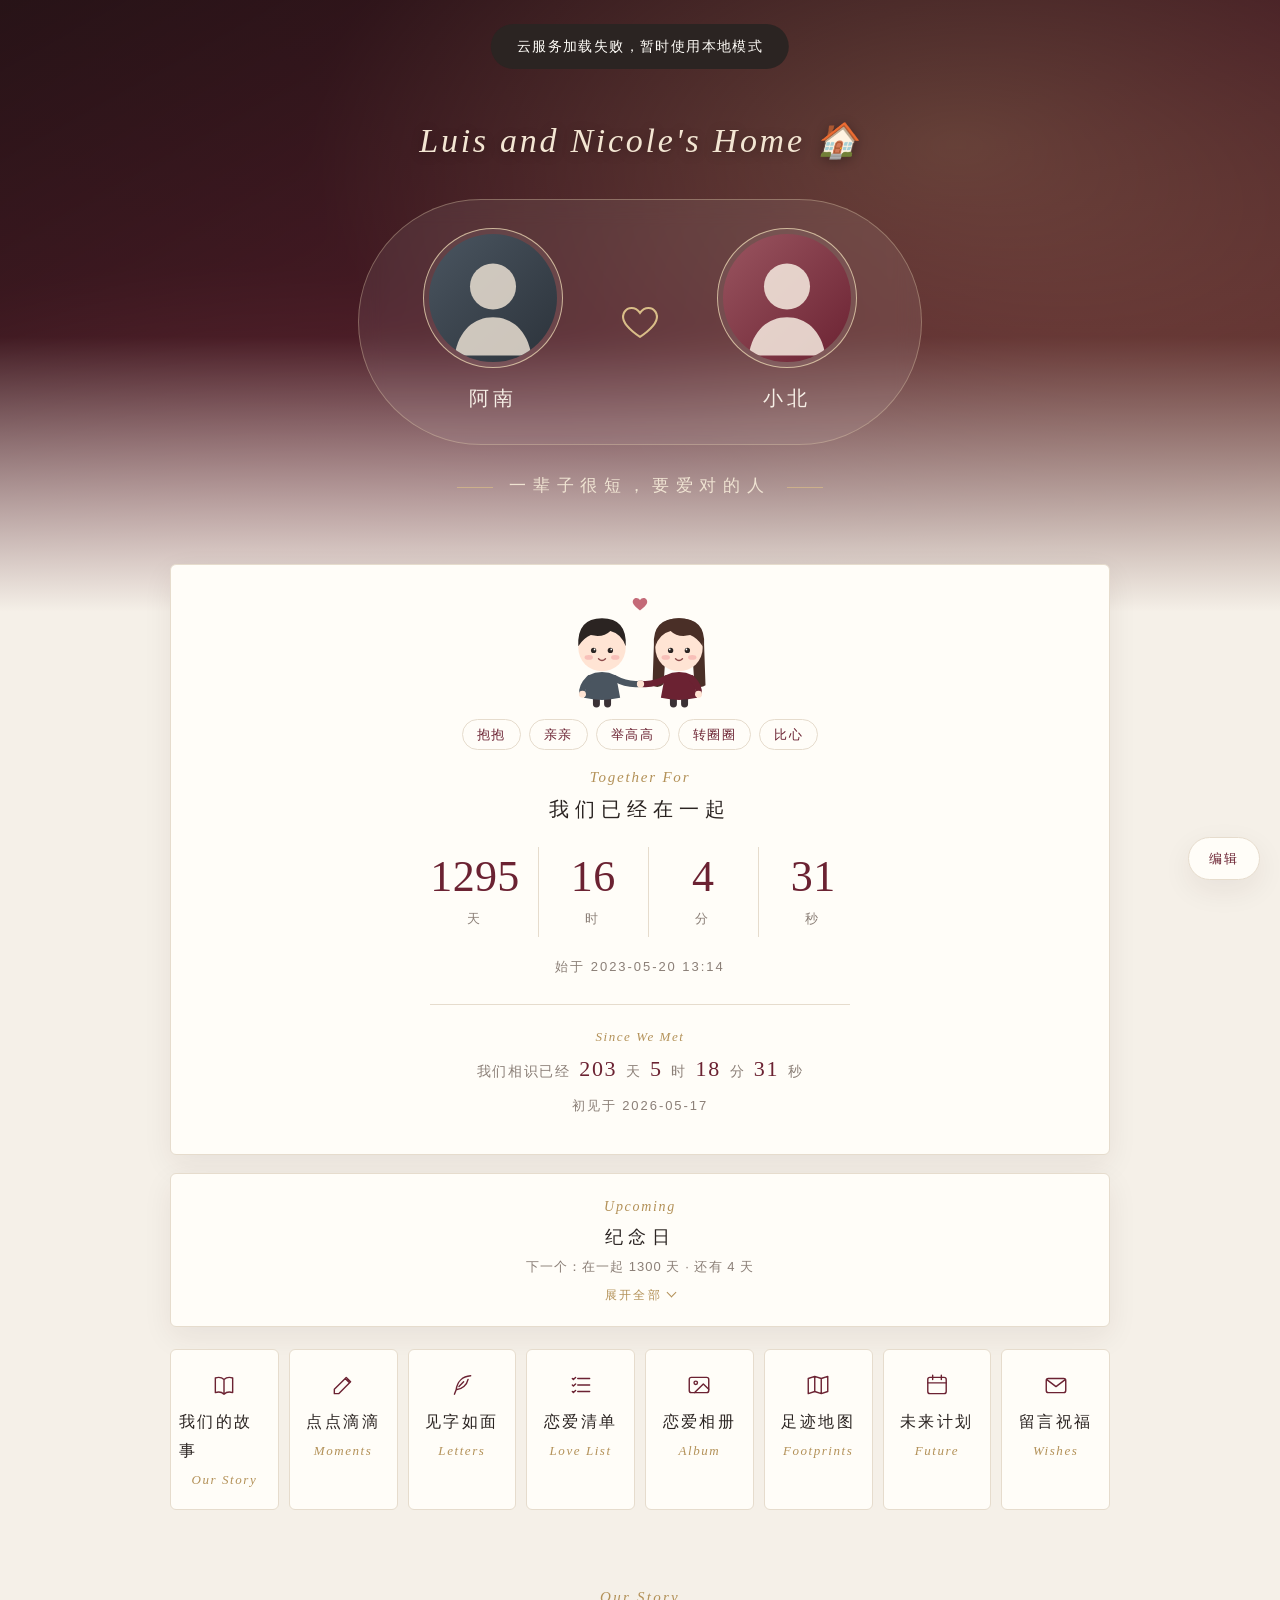
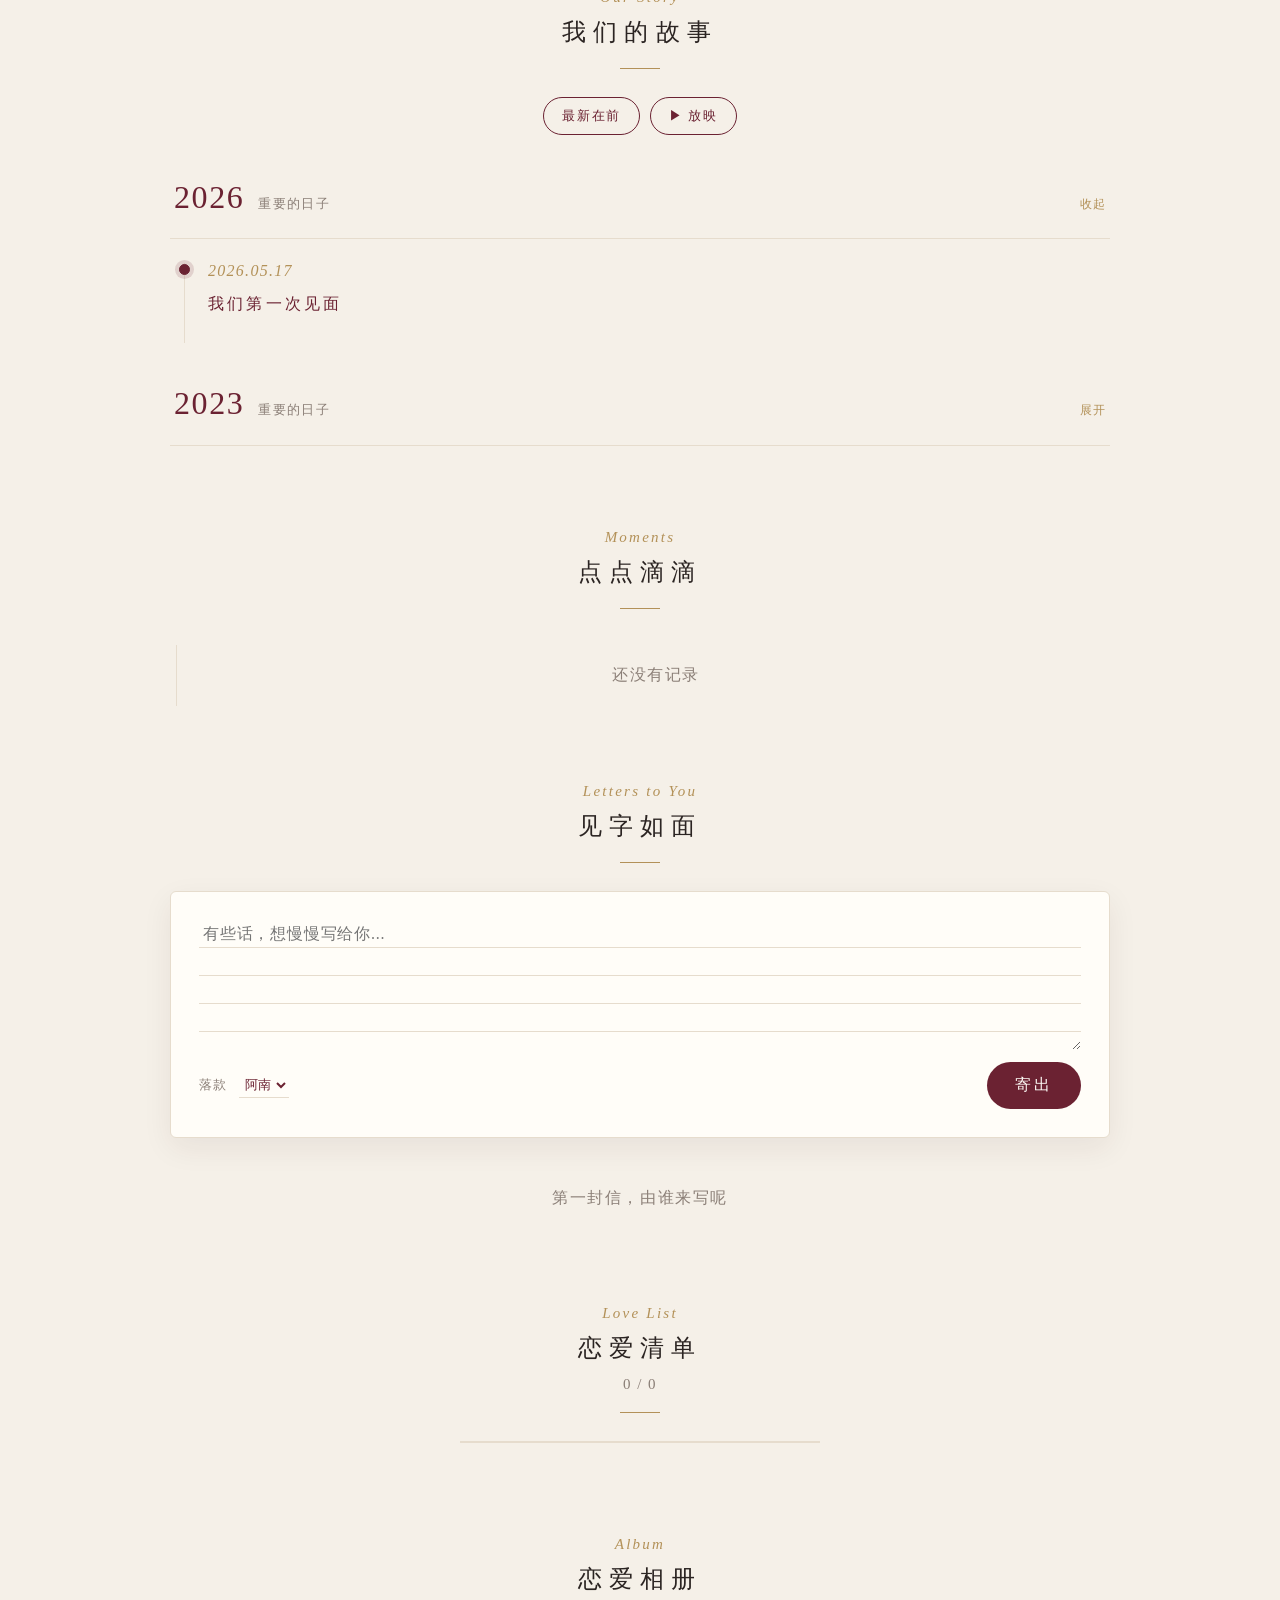
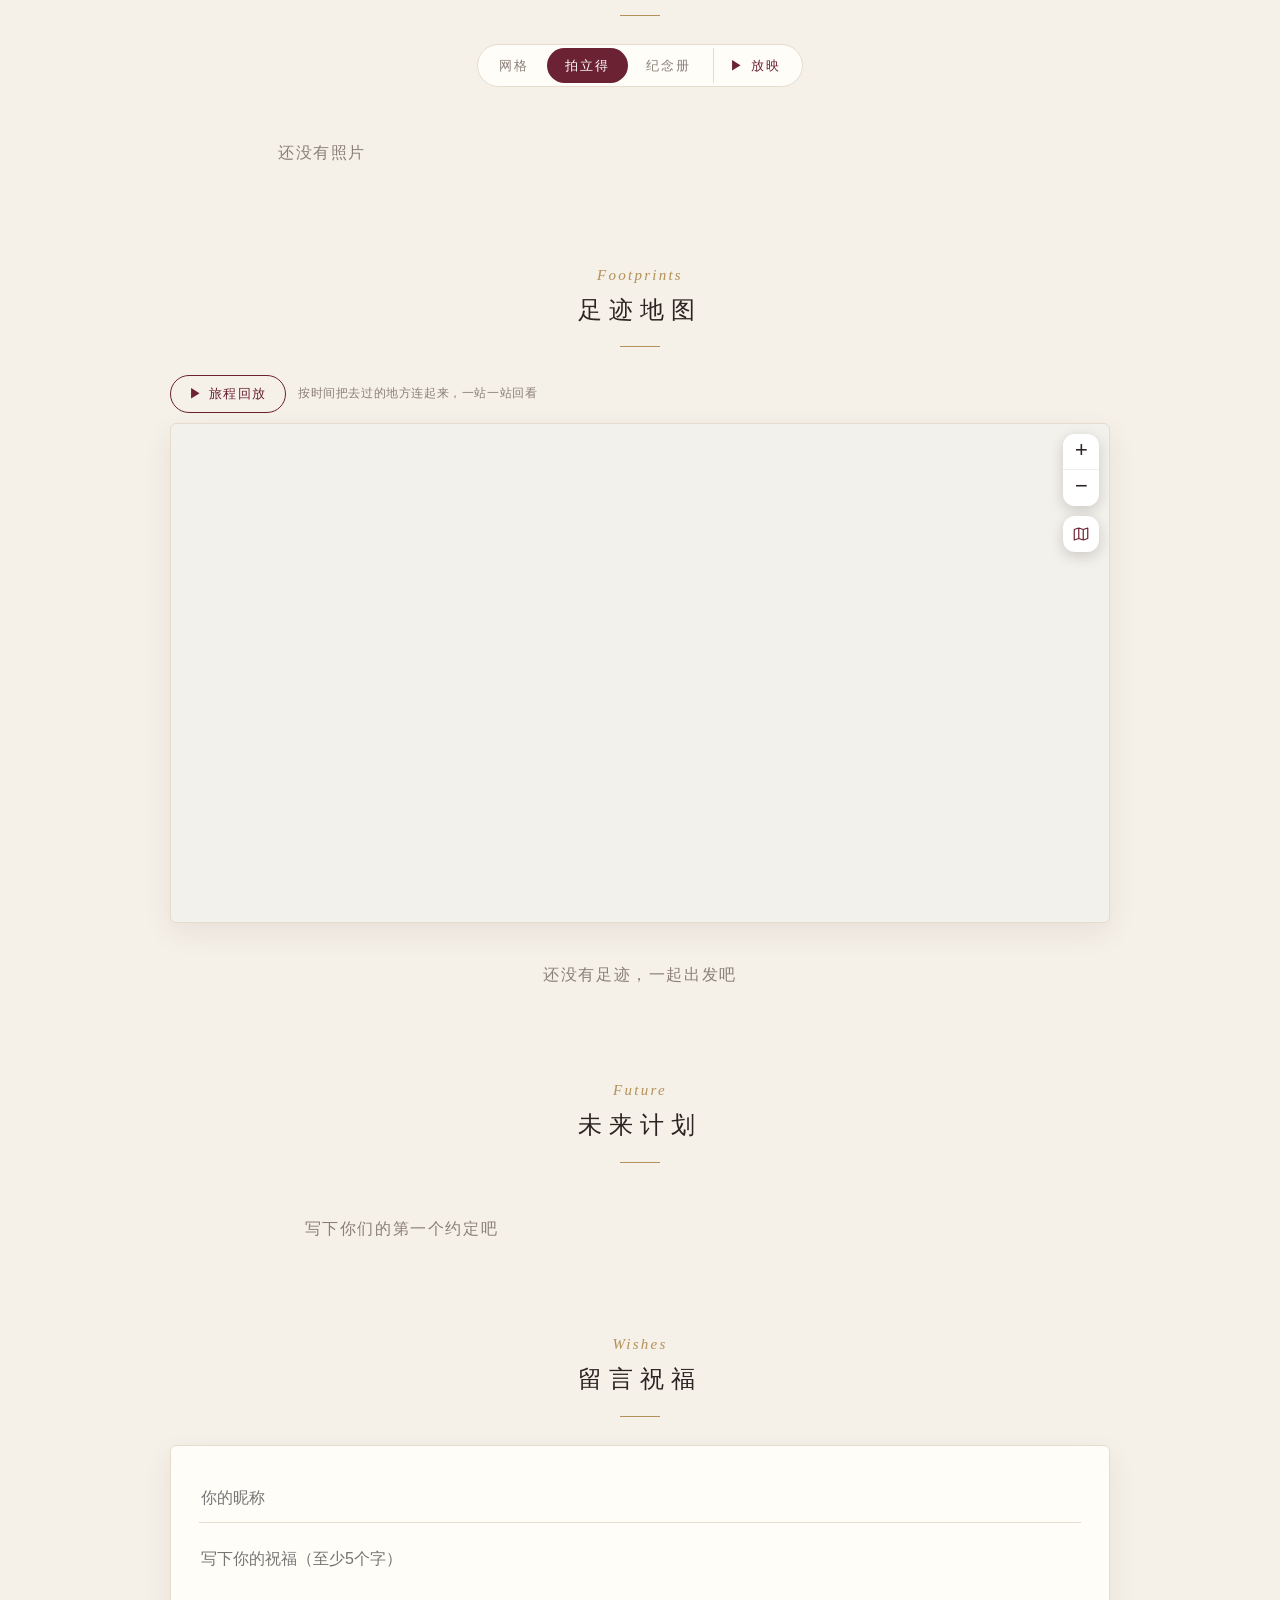
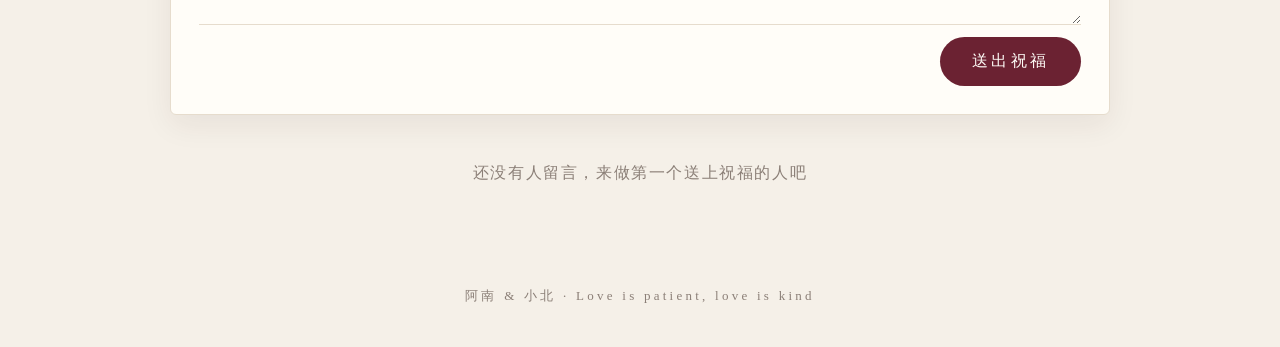
==== index.html @ 860cd74d "deploy 2026-11-05 20:42" ====
<!DOCTYPE html>
<html lang="zh-CN">
<head>
  <meta charset="UTF-8" />
  <meta name="viewport" content="width=device-width, initial-scale=1.0, viewport-fit=cover" />
  <title>Luis and Nicole's Home 🏠</title>
  <link rel="manifest" href="manifest.webmanifest" />
  <link rel="icon" type="image/png" href="images/favicon.png" />
  <link rel="apple-touch-icon" href="images/apple-touch-icon.png" />
  <meta name="theme-color" content="#4a1520" />
  <meta name="apple-mobile-web-app-capable" content="yes" />
  <meta name="mobile-web-app-capable" content="yes" />
  <meta name="apple-mobile-web-app-status-bar-style" content="black-translucent" />
  <meta name="apple-mobile-web-app-title" content="Our Home" />
  <link rel="stylesheet" href="leaflet.css" />
  <link rel="stylesheet" href="style.css" />
</head>
<body>
  <canvas id="hearts"></canvas>

  <svg width="0" height="0" style="position:absolute">
    <symbol id="i-heart" viewBox="0 0 24 24"><path d="M12 20.5s-7.5-4.6-9.3-9.4C1.4 7.6 3.7 4 7.2 4c2 0 3.6 1.1 4.8 2.8C13.2 5.1 14.8 4 16.8 4c3.5 0 5.8 3.6 4.5 7.1-1.8 4.8-9.3 9.4-9.3 9.4z"/></symbol>
    <symbol id="i-pen" viewBox="0 0 24 24"><path d="M4 20h4L19 9l-4-4L4 16v4zM14 6l4 4"/></symbol>
    <symbol id="i-list" viewBox="0 0 24 24"><path d="M9 6h11M9 12h11M9 18h11M4 6l1 1 2-2M4 12l1 1 2-2M4 18l1 1 2-2"/></symbol>
    <symbol id="i-photo" viewBox="0 0 24 24"><rect x="3" y="5" width="18" height="14" rx="2"/><circle cx="9" cy="10" r="1.6"/><path d="M21 16l-5-5-8 8"/></symbol>
    <symbol id="i-plan" viewBox="0 0 24 24"><rect x="3.5" y="5" width="17" height="15" rx="2"/><path d="M3.5 10h17M8 3v4M16 3v4"/></symbol>
    <symbol id="i-map" viewBox="0 0 24 24"><path d="M9 4L3 6v14l6-2 6 2 6-2V4l-6 2-6-2zM9 4v14M15 6v14"/></symbol>
    <symbol id="i-story" viewBox="0 0 24 24"><path d="M4 5.5C7 4.5 10 5 12 7c2-2 5-2.5 8-1.500V19c-3-1-6-.5-8 1.500C10 18.500 7 18 4 19V5.500zM12 7v13.500"/></symbol>
    <symbol id="i-quill" viewBox="0 0 24 24"><path d="M20 3.5C12.5 4 7.6 9 6.6 16.4L5 20.5M6.6 16.4c5.4-.4 9.9-4.3 11-9.6M9.2 13.3l4.3-4.3"/></symbol>
    <symbol id="i-letter" viewBox="0 0 24 24"><rect x="3" y="6" width="18" height="13" rx="2"/><path d="M3.5 7l8.5 6.5L20.5 7"/></symbol>
  </svg>

  <header class="hero" id="hero">
    <div class="hero-bg" id="heroBg"></div>
    <div class="hero-mask"></div>
    <h1 class="site-name" id="siteName"></h1>
    <div class="couple glass">
      <div class="person">
        <img id="boyAvatar" alt="" />
        <span id="boyName"></span>
      </div>
      <svg class="beat"><use href="#i-heart" /></svg>
      <div class="person">
        <img id="girlAvatar" alt="" />
        <span id="girlName"></span>
      </div>
    </div>
    <p class="slogan" id="slogan"></p>
  </header>

  <main>
    <section class="timer card fade">
      <div class="chibi" id="chibi">
        <div class="chibi-bubble" id="chibiBubble"><p></p><small></small></div>
        <div class="chibi-stage" id="chibiStage"></div>
        <div class="chibi-acts">
          <button type="button" data-act="hug">抱抱</button>
          <button type="button" data-act="kiss">亲亲</button>
          <button type="button" data-act="lift">举高高</button>
          <button type="button" data-act="spin">转圈圈</button>
          <button type="button" data-act="heart">比心</button>
        </div>
      </div>
      <p class="eyebrow">Together For</p>
      <h2>我们已经在一起</h2>
      <div class="counter">
        <div><b id="d">0</b><small>天</small></div>
        <div><b id="h">0</b><small>时</small></div>
        <div><b id="m">0</b><small>分</small></div>
        <div><b id="s">0</b><small>秒</small></div>
      </div>
      <p class="since" id="since"></p>
      <div class="met" id="met" hidden>
        <p class="eyebrow">Since We Met</p>
        <p class="met-line">我们相识已经 <b id="metd">0</b> 天 <b id="meth">0</b> 时 <b id="metm">0</b> 分 <b id="mets">0</b> 秒</p>
        <p class="since" id="metSince"></p>
      </div>
    </section>

    <section class="anniv card fade" id="anniv">
      <button type="button" class="anniv-head" id="annivToggle" aria-expanded="false">
        <span class="eyebrow">Upcoming</span>
        <span class="anniv-title">纪念日</span>
        <span class="anniv-next" id="annivNext"></span>
        <span class="chev">展开全部</span>
      </button>
      <p class="anniv-today" id="annivToday" hidden></p>
      <div class="anniv-body"><ul class="anniv-list" id="annivList"></ul></div>
    </section>

    <nav class="nav fade">
      <a href="#story" class="nav-card"><svg><use href="#i-story" /></svg>我们的故事<small>Our Story</small></a>
      <a href="#moments" class="nav-card"><svg><use href="#i-pen" /></svg>点点滴滴<small>Moments</small></a>
      <a href="#notes" class="nav-card"><svg><use href="#i-quill" /></svg>见字如面<small>Letters</small></a>
      <a href="#list" class="nav-card"><svg><use href="#i-list" /></svg>恋爱清单<small>Love List</small></a>
      <a href="#album" class="nav-card"><svg><use href="#i-photo" /></svg>恋爱相册<small>Album</small></a>
      <a href="#footprints" class="nav-card"><svg><use href="#i-map" /></svg>足迹地图<small>Footprints</small></a>
      <a href="#plans" class="nav-card"><svg><use href="#i-plan" /></svg>未来计划<small>Future</small></a>
      <a href="#messages" class="nav-card"><svg><use href="#i-letter" /></svg>留言祝福<small>Wishes</small></a>
    </nav>

    <section id="story" class="page fade">
      <h2 class="title"><small>Our Story</small>我们的故事 <em id="storyCount"></em></h2>
      <div class="story-tools">
        <button type="button" id="storyOrder">最新在前</button>
        <button type="button" id="storyShow">▶ 放映</button>
      </div>
      <div class="story" id="storyBox"></div>
    </section>

    <section id="moments" class="page fade">
      <h2 class="title"><small>Moments</small>点点滴滴</h2>
      <form class="card edit-form edit-only" id="momentForm">
        <input type="date" id="momentDate" required />
        <textarea id="momentText" maxlength="1000" placeholder="今天发生了什么..." required></textarea>
        <label class="file">添加图片（可选）<input type="file" id="momentImage" accept="image/*" /></label>
        <button type="submit">记下来</button>
      </form>
      <div class="timeline" id="timeline"></div>
    </section>

    <section id="notes" class="page fade">
      <h2 class="title"><small>Letters to You</small>见字如面 <em id="noteCount"></em></h2>
      <div id="noteBox"></div>
    </section>
    <section id="list" class="page fade">
      <h2 class="title"><small>Love List</small>恋爱清单 <em id="listProgress"></em></h2>
      <div class="progress"><i id="listBar"></i></div>
      <form class="card edit-form edit-only inline-form" id="todoForm">
        <input id="todoTitle" maxlength="40" placeholder="想一起做的事，比如：一起看一次日出" required />
        <button type="submit">添加</button>
      </form>
      <p class="hint edit-only">编辑模式下点击清单项可以切换完成状态</p>
      <ul class="love-list" id="loveList"></ul>
    </section>

    <section id="album" class="page fade">
      <h2 class="title"><small>Album</small>恋爱相册</h2>
      <form class="card edit-form edit-only" id="photoForm">
        <label class="file">选择照片（可多选）<input type="file" id="photoFiles" accept="image/*" multiple required /></label>
        <input id="photoCaption" maxlength="40" placeholder="照片描述（可选）" />
        <div class="place-picker" id="photoPlacePicker">
          <div class="pick-row">
            <input id="photoPlace" maxlength="30" autocomplete="off" placeholder="地点（可选），输入后点搜索选一个" />
            <button type="button" class="pick-search">搜索</button>
          </div>
          <ul class="pick-list" hidden></ul>
        </div>
        <label class="field-label">拍摄日期（可选，不填就按上传日期排序）<input type="date" id="photoDate" /></label>
        <input id="photoNote" maxlength="120" placeholder="写在照片背面的话（可选，拍立得模式翻面可见）" />
        <button type="submit">上传到相册</button>
      </form>
      <div class="album-views" id="albumViews">
        <button type="button" data-view="grid">网格</button>
        <button type="button" data-view="polaroid">拍立得</button>
        <button type="button" data-view="book">纪念册</button>
        <button type="button" id="albumShow" class="show-btn">▶ 放映</button>
      </div>
      <div class="gallery" id="gallery"></div>
      <div class="book-wrap" id="bookWrap" hidden>
        <div class="book-stage" id="bookStage"></div>
        <div class="book-nav">
          <button type="button" id="bookPrev">‹ 上一页</button>
          <span id="bookPage"></span>
          <button type="button" id="bookNext">下一页 ›</button>
        </div>
      </div>
    </section>

    <section id="footprints" class="page fade">
      <h2 class="title"><small>Footprints</small>足迹地图 <em id="placeCount"></em></h2>
      <form class="card edit-form edit-only" id="placeForm">
        <div class="place-picker" id="placeNamePicker">
          <div class="pick-row">
            <input id="placeName" maxlength="30" autocomplete="off" placeholder="地点，比如：杭州西湖" required />
            <button type="button" class="pick-search">搜索</button>
          </div>
          <ul class="pick-list" hidden></ul>
        </div>
        <input type="date" id="placeDate" />
        <textarea id="placeNote" maxlength="300" placeholder="那次的故事（可选）"></textarea>
        <label class="file">照片（可选，可多选）<input type="file" id="placePhotos" accept="image/*" multiple /></label>
        <p class="form-note" id="placeHint">输入地点后点“搜索”，从候选里选一个；也可以直接在地图上点一下</p>
        <button type="submit" id="placeSubmit">定位</button>
      </form>
      <div class="map-tools"><button type="button" id="tripBtn">▶ 旅程回放</button><span>按时间把去过的地方连起来，一站一站回看</span></div>
      <div class="map card" id="mapBox"></div>
      <ul class="place-list" id="placeList"></ul>
    </section>

    <section id="plans" class="page fade">
      <h2 class="title"><small>Future</small>未来计划</h2>
      <form class="card edit-form edit-only" id="planForm">
        <input id="planTitle" maxlength="50" placeholder="计划，比如：一起去看极光" required />
        <input type="date" id="planDate" title="目标日期（可选）" />
        <textarea id="planNote" maxlength="300" placeholder="备注（可选）"></textarea>
        <button type="submit">添加计划</button>
      </form>
      <div class="plans" id="planList"></div>
    </section>

    <section id="messages" class="page fade">
      <h2 class="title"><small>Wishes</small>留言祝福</h2>
      <form class="card msg-form" id="msgForm">
        <input id="msgName" maxlength="20" placeholder="你的昵称" required />
        <textarea id="msgText" maxlength="300" placeholder="写下你的祝福（至少5个字）" required></textarea>
        <button type="submit">送出祝福</button>
      </form>
      <div id="msgList"></div>
    </section>
  </main>

  <footer id="footer"></footer>

  <div class="edit-bar" id="editBar">
    <button id="installBtn" hidden>添加到桌面</button>
    <button class="edit-only" id="settingsBtn">站点设置</button>
    <button class="edit-only local-only" id="exportBtn">导出备份</button>
    <label class="edit-only local-only">导入备份<input type="file" id="importFile" accept=".json" hidden /></label>
    <button class="edit-only cloud-only" id="logoutBtn">退出登录</button>
    <button id="editToggle">编辑</button>
  </div>

  <div class="modal" id="loginModal">
    <form class="card modal-box" id="loginForm">
      <h3>登录后编辑</h3>
      <input type="email" id="loginEmail" placeholder="邮箱" autocomplete="username" required />
      <input type="password" id="loginPassword" placeholder="密码" autocomplete="current-password" required />
      <div class="modal-actions">
        <button type="button" class="ghost" data-close>取消</button>
        <button type="submit">登录</button>
      </div>
    </form>
  </div>

  <div class="modal" id="pinModal">
    <div class="card modal-box">
      <h3 id="pinTitle">在地图上选位置</h3>
      <div class="pin-map" id="pinMap"></div>
      <p class="pin-tip" id="pinTip"></p>
      <div class="modal-actions">
        <button type="button" class="ghost" data-close>取消</button>
        <button type="button" id="pinOk" disabled>就在这里</button>
      </div>
    </div>
  </div>

  <div class="modal" id="placeModal">
    <div class="card modal-box">
      <h3 id="placeModalTitle">选择地点</h3>
      <ul class="pick-options" id="placeOptions"></ul>
      <div class="modal-actions">
        <button type="button" class="ghost" data-close>不放到地图上</button>
      </div>
    </div>
  </div>

  <div class="modal" id="settingsModal">
    <form class="card modal-box" id="settingsForm">
      <h3>站点设置</h3>
      <label>在一起的时间<input type="datetime-local" id="setStart" required /></label>
      <label>第一次认识的日期<input type="date" id="setMet" /></label>
      <label>他的名字<input id="setBoy" maxlength="12" required /></label>
      <label>她的名字<input id="setGirl" maxlength="12" required /></label>
      <label>一句话<input id="setSlogan" maxlength="40" /></label>
      <label class="file">更换他的头像<input type="file" id="setBoyAvatar" accept="image/*" /></label>
      <label class="file">更换她的头像<input type="file" id="setGirlAvatar" accept="image/*" /></label>
      <label class="file">更换顶部背景<input type="file" id="setBg" accept="image/*" /></label>
      <label>背景虚化 <span id="setBlurValue"></span><input type="range" id="setBlur" min="0" max="20" step="1" /></label>

      <fieldset class="set-group">
        <legend>卡通小人</legend>
        <div class="chibi-row">
          <span>他</span>
          <select id="setBoyHair"><option value="short">短发</option><option value="long">长发</option><option value="bun">丸子头</option></select>
          <label class="swatch">发色<input type="color" id="setBoyHairColor" /></label>
          <label class="swatch">衣服<input type="color" id="setBoyCloth" /></label>
        </div>
        <div class="chibi-row">
          <span>她</span>
          <select id="setGirlHair"><option value="short">短发</option><option value="long">长发</option><option value="bun">丸子头</option></select>
          <label class="swatch">发色<input type="color" id="setGirlHairColor" /></label>
          <label class="swatch">衣服<input type="color" id="setGirlCloth" /></label>
        </div>
        <label class="check-row"><input type="checkbox" id="setChibiShow" /> 显示卡通小人</label>
      </fieldset>

      <fieldset class="set-group">
        <legend>生日（用于纪念日提醒，可不填）</legend>
        <label>他的生日<input type="date" id="setBoyBirthday" /></label>
        <label>她的生日<input type="date" id="setGirlBirthday" /></label>
      </fieldset>

      <fieldset class="set-group">
        <legend>背景音乐</legend>
        <p class="form-note" id="musicName"></p>
        <label class="file">上传音乐（mp3，建议 10MB 以内）<input type="file" id="setMusic" accept="audio/*" /></label>
        <label class="check-row"><input type="checkbox" id="setMusicRemove" /> 移除背景音乐</label>
      </fieldset>
      <div class="modal-actions">
        <button type="button" class="ghost" data-close>取消</button>
        <button type="submit">保存</button>
      </div>
    </form>
  </div>

  <button class="music-btn" id="musicBtn" title="背景音乐" hidden>
    <svg viewBox="0 0 40 40"><circle cx="20" cy="20" r="19" /><circle cx="20" cy="20" r="13" class="groove" /><circle cx="20" cy="20" r="8" class="groove" /><circle cx="20" cy="20" r="4.5" class="label" /><circle cx="20" cy="20" r="1.2" class="hole" /></svg>
  </button>
  <audio id="bgm" loop preload="none"></audio>

  <div class="reel" id="show" aria-hidden="true">
    <div class="show-bar"><i id="showBar"></i></div>
    <div class="show-stage" id="showStage"></div>
    <div class="show-ctl">
      <button type="button" id="showPrev" title="上一张">‹</button>
      <button type="button" id="showPause" title="暂停 / 继续">❚❚</button>
      <button type="button" id="showNext" title="下一张">›</button>
    </div>
    <button type="button" class="show-close" id="showClose" title="关闭">✕</button>
  </div>

  <div class="lightbox" id="lightbox"><img alt="" /><p></p></div>
  <div class="toast" id="toast"></div>

  <script src="leaflet.js"></script>
  <script src="config.js"></script>
  <script src="app.js"></script>
</body>
</html>
---- leaflet.css ----
/* required styles */

.leaflet-pane,
.leaflet-tile,
.leaflet-marker-icon,
.leaflet-marker-shadow,
.leaflet-tile-container,
.leaflet-pane > svg,
.leaflet-pane > canvas,
.leaflet-zoom-box,
.leaflet-image-layer,
.leaflet-layer {
	position: absolute;
	left: 0;
	top: 0;
	}
.leaflet-container {
	overflow: hidden;
	}
.leaflet-tile,
.leaflet-marker-icon,
.leaflet-marker-shadow {
	-webkit-user-select: none;
	   -moz-user-select: none;
	        user-select: none;
	  -webkit-user-drag: none;
	}
/* Prevents IE11 from highlighting tiles in blue */
.leaflet-tile::selection {
	background: transparent;
}
/* Safari renders non-retina tile on retina better with this, but Chrome is worse */
.leaflet-safari .leaflet-tile {
	image-rendering: -webkit-optimize-contrast;
	}
/* hack that prevents hw layers "stretching" when loading new tiles */
.leaflet-safari .leaflet-tile-container {
	width: 1600px;
	height: 1600px;
	-webkit-transform-origin: 0 0;
	}
.leaflet-marker-icon,
.leaflet-marker-shadow {
	display: block;
	}
/* .leaflet-container svg: reset svg max-width decleration shipped in Joomla! (joomla.org) 3.x */
/* .leaflet-container img: map is broken in FF if you have max-width: 100% on tiles */
.leaflet-container .leaflet-overlay-pane svg {
	max-width: none !important;
	max-height: none !important;
	}
.leaflet-container .leaflet-marker-pane img,
.leaflet-container .leaflet-shadow-pane img,
.leaflet-container .leaflet-tile-pane img,
.leaflet-container img.leaflet-image-layer,
.leaflet-container .leaflet-tile {
	max-width: none !important;
	max-height: none !important;
	width: auto;
	padding: 0;
	}

.leaflet-container img.leaflet-tile {
	/* See: https://bugs.chromium.org/p/chromium/issues/detail?id=600120 */
	mix-blend-mode: plus-lighter;
}

.leaflet-container.leaflet-touch-zoom {
	-ms-touch-action: pan-x pan-y;
	touch-action: pan-x pan-y;
	}
.leaflet-container.leaflet-touch-drag {
	-ms-touch-action: pinch-zoom;
	/* Fallback for FF which doesn't support pinch-zoom */
	touch-action: none;
	touch-action: pinch-zoom;
}
.leaflet-container.leaflet-touch-drag.leaflet-touch-zoom {
	-ms-touch-action: none;
	touch-action: none;
}
.leaflet-container {
	-webkit-tap-highlight-color: transparent;
}
.leaflet-container a {
	-webkit-tap-highlight-color: rgba(51, 181, 229, 0.4);
}
.leaflet-tile {
	filter: inherit;
	visibility: hidden;
	}
.leaflet-tile-loaded {
	visibility: inherit;
	}
.leaflet-zoom-box {
	width: 0;
	height: 0;
	-moz-box-sizing: border-box;
	     box-sizing: border-box;
	z-index: 800;
	}
/* workaround for https://bugzilla.mozilla.org/show_bug.cgi?id=888319 */
.leaflet-overlay-pane svg {
	-moz-user-select: none;
	}

.leaflet-pane         { z-index: 400; }

.leaflet-tile-pane    { z-index: 200; }
.leaflet-overlay-pane { z-index: 400; }
.leaflet-shadow-pane  { z-index: 500; }
.leaflet-marker-pane  { z-index: 600; }
.leaflet-tooltip-pane   { z-index: 650; }
.leaflet-popup-pane   { z-index: 700; }

.leaflet-map-pane canvas { z-index: 100; }
.leaflet-map-pane svg    { z-index: 200; }

.leaflet-vml-shape {
	width: 1px;
	height: 1px;
	}
.lvml {
	behavior: url(#default#VML);
	display: inline-block;
	position: absolute;
	}


/* control positioning */

.leaflet-control {
	position: relative;
	z-index: 800;
	pointer-events: visiblePainted; /* IE 9-10 doesn't have auto */
	pointer-events: auto;
	}
.leaflet-top,
.leaflet-bottom {
	position: absolute;
	z-index: 1000;
	pointer-events: none;
	}
.leaflet-top {
	top: 0;
	}
.leaflet-right {
	right: 0;
	}
.leaflet-bottom {
	bottom: 0;
	}
.leaflet-left {
	left: 0;
	}
.leaflet-control {
	float: left;
	clear: both;
	}
.leaflet-right .leaflet-control {
	float: right;
	}
.leaflet-top .leaflet-control {
	margin-top: 10px;
	}
.leaflet-bottom .leaflet-control {
	margin-bottom: 10px;
	}
.leaflet-left .leaflet-control {
	margin-left: 10px;
	}
.leaflet-right .leaflet-control {
	margin-right: 10px;
	}


/* zoom and fade animations */

.leaflet-fade-anim .leaflet-popup {
	opacity: 0;
	-webkit-transition: opacity 0.2s linear;
	   -moz-transition: opacity 0.2s linear;
	        transition: opacity 0.2s linear;
	}
.leaflet-fade-anim .leaflet-map-pane .leaflet-popup {
	opacity: 1;
	}
.leaflet-zoom-animated {
	-webkit-transform-origin: 0 0;
	    -ms-transform-origin: 0 0;
	        transform-origin: 0 0;
	}
svg.leaflet-zoom-animated {
	will-change: transform;
}

.leaflet-zoom-anim .leaflet-zoom-animated {
	-webkit-transition: -webkit-transform 0.25s cubic-bezier(0,0,0.25,1);
	   -moz-transition:    -moz-transform 0.25s cubic-bezier(0,0,0.25,1);
	        transition:         transform 0.25s cubic-bezier(0,0,0.25,1);
	}
.leaflet-zoom-anim .leaflet-tile,
.leaflet-pan-anim .leaflet-tile {
	-webkit-transition: none;
	   -moz-transition: none;
	        transition: none;
	}

.leaflet-zoom-anim .leaflet-zoom-hide {
	visibility: hidden;
	}


/* cursors */

.leaflet-interactive {
	cursor: pointer;
	}
.leaflet-grab {
	cursor: -webkit-grab;
	cursor:    -moz-grab;
	cursor:         grab;
	}
.leaflet-crosshair,
.leaflet-crosshair .leaflet-interactive {
	cursor: crosshair;
	}
.leaflet-popup-pane,
.leaflet-control {
	cursor: auto;
	}
.leaflet-dragging .leaflet-grab,
.leaflet-dragging .leaflet-grab .leaflet-interactive,
.leaflet-dragging .leaflet-marker-draggable {
	cursor: move;
	cursor: -webkit-grabbing;
	cursor:    -moz-grabbing;
	cursor:         grabbing;
	}

/* marker & overlays interactivity */
.leaflet-marker-icon,
.leaflet-marker-shadow,
.leaflet-image-layer,
.leaflet-pane > svg path,
.leaflet-tile-container {
	pointer-events: none;
	}

.leaflet-marker-icon.leaflet-interactive,
.leaflet-image-layer.leaflet-interactive,
.leaflet-pane > svg path.leaflet-interactive,
svg.leaflet-image-layer.leaflet-interactive path {
	pointer-events: visiblePainted; /* IE 9-10 doesn't have auto */
	pointer-events: auto;
	}

/* visual tweaks */

.leaflet-container {
	background: #ddd;
	outline-offset: 1px;
	}
.leaflet-container a {
	color: #0078A8;
	}
.leaflet-zoom-box {
	border: 2px dotted #38f;
	background: rgba(255,255,255,0.5);
	}


/* general typography */
.leaflet-container {
	font-family: "Helvetica Neue", Arial, Helvetica, sans-serif;
	font-size: 12px;
	font-size: 0.75rem;
	line-height: 1.5;
	}


/* general toolbar styles */

.leaflet-bar {
	box-shadow: 0 1px 5px rgba(0,0,0,0.65);
	border-radius: 4px;
	}
.leaflet-bar a {
	background-color: #fff;
	border-bottom: 1px solid #ccc;
	width: 26px;
	height: 26px;
	line-height: 26px;
	display: block;
	text-align: center;
	text-decoration: none;
	color: black;
	}
.leaflet-bar a,
.leaflet-control-layers-toggle {
	background-position: 50% 50%;
	background-repeat: no-repeat;
	display: block;
	}
.leaflet-bar a:hover,
.leaflet-bar a:focus {
	background-color: #f4f4f4;
	}
.leaflet-bar a:first-child {
	border-top-left-radius: 4px;
	border-top-right-radius: 4px;
	}
.leaflet-bar a:last-child {
	border-bottom-left-radius: 4px;
	border-bottom-right-radius: 4px;
	border-bottom: none;
	}
.leaflet-bar a.leaflet-disabled {
	cursor: default;
	background-color: #f4f4f4;
	color: #bbb;
	}

.leaflet-touch .leaflet-bar a {
	width: 30px;
	height: 30px;
	line-height: 30px;
	}
.leaflet-touch .leaflet-bar a:first-child {
	border-top-left-radius: 2px;
	border-top-right-radius: 2px;
	}
.leaflet-touch .leaflet-bar a:last-child {
	border-bottom-left-radius: 2px;
	border-bottom-right-radius: 2px;
	}

/* zoom control */

.leaflet-control-zoom-in,
.leaflet-control-zoom-out {
	font: bold 18px 'Lucida Console', Monaco, monospace;
	text-indent: 1px;
	}

.leaflet-touch .leaflet-control-zoom-in, .leaflet-touch .leaflet-control-zoom-out  {
	font-size: 22px;
	}


/* layers control */

.leaflet-control-layers {
	box-shadow: 0 1px 5px rgba(0,0,0,0.4);
	background: #fff;
	border-radius: 5px;
	}
.leaflet-control-layers-toggle {
	background-image: url(images/layers.png);
	width: 36px;
	height: 36px;
	}
.leaflet-retina .leaflet-control-layers-toggle {
	background-image: url(images/layers-2x.png);
	background-size: 26px 26px;
	}
.leaflet-touch .leaflet-control-layers-toggle {
	width: 44px;
	height: 44px;
	}
.leaflet-control-layers .leaflet-control-layers-list,
.leaflet-control-layers-expanded .leaflet-control-layers-toggle {
	display: none;
	}
.leaflet-control-layers-expanded .leaflet-control-layers-list {
	display: block;
	position: relative;
	}
.leaflet-control-layers-expanded {
	padding: 6px 10px 6px 6px;
	color: #333;
	background: #fff;
	}
.leaflet-control-layers-scrollbar {
	overflow-y: scroll;
	overflow-x: hidden;
	padding-right: 5px;
	}
.leaflet-control-layers-selector {
	margin-top: 2px;
	position: relative;
	top: 1px;
	}
.leaflet-control-layers label {
	display: block;
	font-size: 13px;
	font-size: 1.08333em;
	}
.leaflet-control-layers-separator {
	height: 0;
	border-top: 1px solid #ddd;
	margin: 5px -10px 5px -6px;
	}

/* Default icon URLs */
.leaflet-default-icon-path { /* used only in path-guessing heuristic, see L.Icon.Default */
	background-image: url(images/marker-icon.png);
	}


/* attribution and scale controls */

.leaflet-container .leaflet-control-attribution {
	background: #fff;
	background: rgba(255, 255, 255, 0.8);
	margin: 0;
	}
.leaflet-control-attribution,
.leaflet-control-scale-line {
	padding: 0 5px;
	color: #333;
	line-height: 1.4;
	}
.leaflet-control-attribution a {
	text-decoration: none;
	}
.leaflet-control-attribution a:hover,
.leaflet-control-attribution a:focus {
	text-decoration: underline;
	}
.leaflet-attribution-flag {
	display: inline !important;
	vertical-align: baseline !important;
	width: 1em;
	height: 0.6669em;
	}
.leaflet-left .leaflet-control-scale {
	margin-left: 5px;
	}
.leaflet-bottom .leaflet-control-scale {
	margin-bottom: 5px;
	}
.leaflet-control-scale-line {
	border: 2px solid #777;
	border-top: none;
	line-height: 1.1;
	padding: 2px 5px 1px;
	white-space: nowrap;
	-moz-box-sizing: border-box;
	     box-sizing: border-box;
	background: rgba(255, 255, 255, 0.8);
	text-shadow: 1px 1px #fff;
	}
.leaflet-control-scale-line:not(:first-child) {
	border-top: 2px solid #777;
	border-bottom: none;
	margin-top: -2px;
	}
.leaflet-control-scale-line:not(:first-child):not(:last-child) {
	border-bottom: 2px solid #777;
	}

.leaflet-touch .leaflet-control-attribution,
.leaflet-touch .leaflet-control-layers,
.leaflet-touch .leaflet-bar {
	box-shadow: none;
	}
.leaflet-touch .leaflet-control-layers,
.leaflet-touch .leaflet-bar {
	border: 2px solid rgba(0,0,0,0.2);
	background-clip: padding-box;
	}


/* popup */

.leaflet-popup {
	position: absolute;
	text-align: center;
	margin-bottom: 20px;
	}
.leaflet-popup-content-wrapper {
	padding: 1px;
	text-align: left;
	border-radius: 12px;
	}
.leaflet-popup-content {
	margin: 13px 24px 13px 20px;
	line-height: 1.3;
	font-size: 13px;
	font-size: 1.08333em;
	min-height: 1px;
	}
.leaflet-popup-content p {
	margin: 17px 0;
	margin: 1.3em 0;
	}
.leaflet-popup-tip-container {
	width: 40px;
	height: 20px;
	position: absolute;
	left: 50%;
	margin-top: -1px;
	margin-left: -20px;
	overflow: hidden;
	pointer-events: none;
	}
.leaflet-popup-tip {
	width: 17px;
	height: 17px;
	padding: 1px;

	margin: -10px auto 0;
	pointer-events: auto;

	-webkit-transform: rotate(45deg);
	   -moz-transform: rotate(45deg);
	    -ms-transform: rotate(45deg);
	        transform: rotate(45deg);
	}
.leaflet-popup-content-wrapper,
.leaflet-popup-tip {
	background: white;
	color: #333;
	box-shadow: 0 3px 14px rgba(0,0,0,0.4);
	}
.leaflet-container a.leaflet-popup-close-button {
	position: absolute;
	top: 0;
	right: 0;
	border: none;
	text-align: center;
	width: 24px;
	height: 24px;
	font: 16px/24px Tahoma, Verdana, sans-serif;
	color: #757575;
	text-decoration: none;
	background: transparent;
	}
.leaflet-container a.leaflet-popup-close-button:hover,
.leaflet-container a.leaflet-popup-close-button:focus {
	color: #585858;
	}
.leaflet-popup-scrolled {
	overflow: auto;
	}

.leaflet-oldie .leaflet-popup-content-wrapper {
	-ms-zoom: 1;
	}
.leaflet-oldie .leaflet-popup-tip {
	width: 24px;
	margin: 0 auto;

	-ms-filter: "progid:DXImageTransform.Microsoft.Matrix(M11=0.70710678, M12=0.70710678, M21=-0.70710678, M22=0.70710678)";
	filter: progid:DXImageTransform.Microsoft.Matrix(M11=0.70710678, M12=0.70710678, M21=-0.70710678, M22=0.70710678);
	}

.leaflet-oldie .leaflet-control-zoom,
.leaflet-oldie .leaflet-control-layers,
.leaflet-oldie .leaflet-popup-content-wrapper,
.leaflet-oldie .leaflet-popup-tip {
	border: 1px solid #999;
	}


/* div icon */

.leaflet-div-icon {
	background: #fff;
	border: 1px solid #666;
	}


/* Tooltip */
/* Base styles for the element that has a tooltip */
.leaflet-tooltip {
	position: absolute;
	padding: 6px;
	background-color: #fff;
	border: 1px solid #fff;
	border-radius: 3px;
	color: #222;
	white-space: nowrap;
	-webkit-user-select: none;
	-moz-user-select: none;
	-ms-user-select: none;
	user-select: none;
	pointer-events: none;
	box-shadow: 0 1px 3px rgba(0,0,0,0.4);
	}
.leaflet-tooltip.leaflet-interactive {
	cursor: pointer;
	pointer-events: auto;
	}
.leaflet-tooltip-top:before,
.leaflet-tooltip-bottom:before,
.leaflet-tooltip-left:before,
.leaflet-tooltip-right:before {
	position: absolute;
	pointer-events: none;
	border: 6px solid transparent;
	background: transparent;
	content: "";
	}

/* Directions */

.leaflet-tooltip-bottom {
	margin-top: 6px;
}
.leaflet-tooltip-top {
	margin-top: -6px;
}
.leaflet-tooltip-bottom:before,
.leaflet-tooltip-top:before {
	left: 50%;
	margin-left: -6px;
	}
.leaflet-tooltip-top:before {
	bottom: 0;
	margin-bottom: -12px;
	border-top-color: #fff;
	}
.leaflet-tooltip-bottom:before {
	top: 0;
	margin-top: -12px;
	margin-left: -6px;
	border-bottom-color: #fff;
	}
.leaflet-tooltip-left {
	margin-left: -6px;
}
.leaflet-tooltip-right {
	margin-left: 6px;
}
.leaflet-tooltip-left:before,
.leaflet-tooltip-right:before {
	top: 50%;
	margin-top: -6px;
	}
.leaflet-tooltip-left:before {
	right: 0;
	margin-right: -12px;
	border-left-color: #fff;
	}
.leaflet-tooltip-right:before {
	left: 0;
	margin-left: -12px;
	border-right-color: #fff;
	}

/* Printing */

@media print {
	/* Prevent printers from removing background-images of controls. */
	.leaflet-control {
		-webkit-print-color-adjust: exact;
		print-color-adjust: exact;
		}
	}
---- style.css ----
* { box-sizing: border-box; margin: 0; padding: 0; }

:root {
  --bg: #f5f0e8;
  --paper: #fffdf8;
  --ink: #2b2422;
  --muted: #8b7f77;
  --line: #e6dccd;
  --wine: #6b2232;
  --wine-soft: #f1e6e3;
  --gold: #b39158;
  --radius: 6px;
  --shadow: 0 10px 30px rgba(60, 35, 30, 0.07);
  --serif: "Noto Serif SC", "Source Han Serif SC", "Songti SC", STSong, Georgia, serif;
  --latin: "Cormorant Garamond", Didot, Georgia, "Times New Roman", serif;
}

html { scroll-behavior: smooth; }

body {
  font-family: -apple-system, "PingFang SC", "Microsoft YaHei", sans-serif;
  color: var(--ink);
  background: var(--bg);
  line-height: 1.8;
  letter-spacing: 0.02em;
}

::selection { background: var(--wine); color: var(--paper); }

#hearts { position: fixed; inset: 0; pointer-events: none; z-index: 99; }

/* ---------- 顶部 ---------- */
.hero {
  position: relative;
  height: 68vh;
  min-height: 420px;
  display: flex;
  flex-direction: column;
  align-items: center;
  justify-content: center;
  overflow: hidden;
  color: #f6efe6;
}
.hero-bg {
  position: absolute; inset: 0;
  background-size: cover; background-position: center;
  /* 放大一点，避免虚化后边缘出现白边 */
  transform: scale(1.12);
  transition: filter .4s;
}
.hero-mask {
  position: absolute; inset: 0;
  background: linear-gradient(rgba(20, 12, 14, 0.35), rgba(20, 12, 14, 0.15) 55%, var(--bg));
}

.glass {
  position: relative;
  background: rgba(255, 250, 244, 0.08);
  backdrop-filter: blur(12px);
  -webkit-backdrop-filter: blur(12px);
  border: 1px solid rgba(230, 210, 175, 0.35);
  border-radius: 999px;
}

.site-name {
  position: relative; margin-bottom: 28px; font-family: var(--latin); font-style: italic; font-weight: 400;
  font-size: 34px; letter-spacing: 0.08em; color: #f3e6d3; text-shadow: 0 2px 12px rgba(0, 0, 0, .3);
}
.couple { display: flex; align-items: center; gap: 56px; padding: 28px 64px; }
.person { display: flex; flex-direction: column; align-items: center; gap: 12px; font-family: var(--serif); font-size: 20px; letter-spacing: 0.2em; }
.person img { width: 140px; height: 140px; border-radius: 50%; object-fit: cover; border: 1px solid rgba(230, 210, 175, 0.8); padding: 5px; background: rgba(255, 255, 255, 0.08); }
.beat { width: 42px; height: 42px; fill: none; stroke: #d9bd88; stroke-width: 1.2; animation: beat 2.4s ease-in-out infinite; }
@keyframes beat { 0%, 100% { transform: scale(1); opacity: .85; } 50% { transform: scale(1.12); opacity: 1; } }

.slogan {
  position: relative; margin-top: 26px; font-family: var(--serif);
  font-size: 17px; letter-spacing: 0.4em; color: #efe3d2;
}
.slogan::before, .slogan::after { content: ""; display: inline-block; width: 36px; height: 1px; background: rgba(217, 189, 136, 0.7); vertical-align: middle; margin: 0 16px; }

main { max-width: 980px; margin: -48px auto 0; padding: 0 20px; position: relative; }

.card { background: var(--paper); border: 1px solid var(--line); border-radius: var(--radius); box-shadow: var(--shadow); padding: 28px; }

/* ---------- 计时 ---------- */
.eyebrow, .title small, .nav-card small {
  font-family: var(--latin); font-style: italic; color: var(--gold); letter-spacing: 0.12em;
}
.timer { text-align: center; padding: 36px 28px; }
.timer .eyebrow { font-size: 15px; }
.timer h2 { font-family: var(--serif); font-weight: 500; font-size: 20px; letter-spacing: 0.3em; margin-bottom: 20px; }
.counter { display: flex; justify-content: center; flex-wrap: wrap; }
.counter div { min-width: 110px; padding: 4px 18px; }
.counter div + div { border-left: 1px solid var(--line); }
.counter b { display: block; font-family: var(--latin); font-weight: 400; font-size: 44px; line-height: 1.2; color: var(--wine); font-variant-numeric: tabular-nums; }
.counter small { color: var(--muted); font-size: 13px; letter-spacing: 0.3em; }
.met { margin: 26px auto 0; padding-top: 20px; border-top: 1px solid var(--line); max-width: 420px; }
.met[hidden] { display: none; }
.met .eyebrow { font-size: 13px; }
.met-line { font-size: 14px; color: var(--muted); letter-spacing: 0.12em; }
.met-line b { font-family: var(--latin); font-weight: 400; font-size: 22px; color: var(--wine); margin: 0 3px; font-variant-numeric: tabular-nums; }
.met .since { margin-top: 6px; }
.since { margin-top: 18px; color: var(--muted); font-size: 13px; letter-spacing: 0.15em; }

/* ---------- Q 版小人 ---------- */
.chibi { position: relative; margin: -4px 0 14px; }
.chibi[hidden] { display: none; }
.chibi-stage { position: relative; display: flex; justify-content: center; align-items: flex-end; height: 112px; }
.chibi-person { width: 84px; height: 106px; cursor: pointer; transform-origin: 50% 100%; animation: hop 1.8s ease-in-out infinite; }
.chibi-person.girl { margin-left: -7px; animation-delay: .9s; }
.chibi-heart {
  position: absolute; left: 50%; top: -2px; width: 18px; height: 18px; margin-left: -9px;
  fill: #c46a78; animation: float 2.4s ease-in-out infinite; pointer-events: none;
}
.chibi .eyes { transform-box: fill-box; transform-origin: center; animation: blink 4.5s infinite; }
.chibi .eyes-happy { opacity: 0; }
.chibi .blush { opacity: .55; transition: opacity .4s; }
@keyframes hop { 0%, 100% { transform: translateY(0); } 50% { transform: translateY(-5px); } }
@keyframes float { 0%, 100% { transform: translateY(0) scale(1); opacity: .9; } 50% { transform: translateY(-6px) scale(1.15); opacity: 1; } }
@keyframes blink { 0%, 94%, 100% { transform: scaleY(1); } 97% { transform: scaleY(.1); } }

/* 互动动作：按钮给 .chibi 设置 data-act */
.chibi[data-act] .chibi-person { animation: none; }
.chibi[data-act] .eyes { opacity: 0; }
.chibi[data-act] .eyes-happy { opacity: 1; }
.chibi[data-act="hug"] .blush, .chibi[data-act="kiss"] .blush { opacity: .95; }
.chibi[data-act="hug"] .boy { animation: hugB 2.4s ease-in-out both; }
.chibi[data-act="hug"] .girl { animation: hugG 2.4s ease-in-out both; }
.chibi[data-act="kiss"] .boy { animation: kissB 3.2s ease-in-out both; }
.chibi[data-act="kiss"] .girl { animation: kissG 3.2s ease-in-out both; }
.chibi .mouth-kiss { opacity: 0; }
.chibi[data-act="kiss"] .mouth { animation: mouthOff 3.2s both; }
.chibi[data-act="kiss"] .mouth-kiss { animation: mouthOn 3.2s both; }
.chibi[data-act="kiss"] .blush { transform-box: fill-box; transform-origin: center; animation: blushPulse 3.2s ease-in-out both; }
.chibi .arm-in { transform-box: fill-box; transform-origin: 0 0; }
.chibi[data-act="heart"] .arm-in { animation: armUp 3.4s cubic-bezier(.4, 0, .3, 1) both; }
.chibi[data-act="heart"] .boy { animation: heartB 3.4s ease-in-out both; }
.chibi[data-act="heart"] .girl { animation: heartG 3.4s ease-in-out both; }
.chibi[data-act="lift"] .boy { animation: liftB 3s ease-in-out both; }
.chibi[data-act="lift"] .girl { animation: liftG 3s ease-in-out both; }
.chibi[data-act="spin"] .chibi-person { animation: spinP 1.2s ease-in-out 2 both; }
.chibi[data-act="spin"] .girl { animation-delay: .15s; }
.chibi[data-act="heart"] .chibi-heart { animation: bigHeart 3.4s ease-in-out both; }
@keyframes hugB { 0%, 100% { transform: none; } 20%, 80% { transform: translateX(16px) rotate(6deg); } }
@keyframes hugG { 0%, 100% { transform: none; } 20%, 80% { transform: translateX(-16px) rotate(-6deg); } }
/* 亲亲：往后一缩 → 凑过去（她踮脚）→ 亲到时轻轻蹭两下 → 害羞地扭开 → 回原位蹦一下 */
@keyframes kissB {
  0% { transform: none; }
  12% { transform: translateX(-4px) rotate(-4deg); }
  30% { transform: translateX(15px) rotate(12deg); }
  38% { transform: translateX(17px) translateY(-2px) rotate(15deg); }
  46% { transform: translateX(15px) rotate(12deg); }
  54% { transform: translateX(17px) translateY(-2px) rotate(15deg); }
  66% { transform: translateX(15px) rotate(11deg); }
  78% { transform: translateX(2px) rotate(-8deg); }
  90% { transform: translateY(-7px) rotate(-2deg); }
  100% { transform: none; }
}
@keyframes kissG {
  0% { transform: none; }
  12% { transform: translateX(4px) rotate(4deg); }
  30% { transform: translateX(-15px) translateY(-4px) rotate(-12deg); }
  38% { transform: translateX(-17px) translateY(-6px) rotate(-15deg); }
  46% { transform: translateX(-15px) translateY(-4px) rotate(-12deg); }
  54% { transform: translateX(-17px) translateY(-6px) rotate(-15deg); }
  66% { transform: translateX(-15px) translateY(-4px) rotate(-11deg); }
  78% { transform: translateX(-2px) rotate(8deg); }
  90% { transform: translateY(-7px) rotate(2deg); }
  100% { transform: none; }
}
@keyframes mouthOn { 0%, 20%, 76%, 100% { opacity: 0; } 26%, 70% { opacity: 1; } }
@keyframes mouthOff { 0%, 20%, 76%, 100% { opacity: 1; } 26%, 70% { opacity: 0; } }
@keyframes blushPulse {
  0% { opacity: .55; transform: none; }
  34%, 50%, 66% { opacity: 1; transform: scale(1.25); }
  42%, 58% { opacity: .8; transform: scale(1.05); }
  80% { opacity: 1; transform: scale(1.35); }
  100% { opacity: .55; transform: none; }
}
/* 比心：靠里的手抬起来拼成一颗心 → 大心弹出、怦怦跳两下 → 飘走 */
@keyframes armUp {
  0%, 100% { transform: none; }
  16%, 84% { transform: rotate(-58deg); }
  50% { transform: rotate(-64deg); }
}
@keyframes heartB {
  0%, 100% { transform: none; }
  16% { transform: translateX(7px) rotate(5deg); }
  27% { transform: translateX(7px) translateY(-9px) rotate(5deg); }
  36%, 84% { transform: translateX(7px) rotate(5deg); }
  50%, 66% { transform: translateX(7px) translateY(-3px) rotate(7deg); }
}
@keyframes heartG {
  0%, 100% { transform: none; }
  16% { transform: translateX(-7px) rotate(-5deg); }
  27% { transform: translateX(-7px) translateY(-9px) rotate(-5deg); }
  36%, 84% { transform: translateX(-7px) rotate(-5deg); }
  50%, 66% { transform: translateX(-7px) translateY(-3px) rotate(-7deg); }
}
@keyframes liftB { 0%, 100% { transform: none; } 20%, 85% { transform: translateY(2px) scaleY(.95); } }
@keyframes liftG {
  0%, 100% { transform: none; }
  22% { transform: translate(-62px, -72px) rotate(-6deg); }
  38% { transform: translate(-62px, -82px) rotate(5deg); }
  54% { transform: translate(-62px, -72px) rotate(-5deg); }
  70% { transform: translate(-62px, -82px) rotate(4deg); }
  85% { transform: translate(-62px, -72px) rotate(0); }
}
@keyframes spinP { 0% { transform: none; } 45% { transform: translateY(-18px) rotateY(180deg); } 90%, 100% { transform: rotateY(360deg); } }
@keyframes jumpP { 0%, 100% { transform: none; } 40% { transform: translateY(-12px); } }
@keyframes bigHeart {
  0% { transform: none; fill: #c46a78; }
  16% { transform: translateY(-4px) scale(.3); opacity: .4; }
  27% { transform: translateY(-16px) scale(3.8); opacity: 1; fill: #b8324a; }
  34% { transform: translateY(-16px) scale(2.8); }
  41% { transform: translateY(-16px) scale(3.2); }
  50% { transform: translateY(-16px) scale(3.8); fill: #a8283f; }
  57% { transform: translateY(-16px) scale(3.1); }
  66% { transform: translateY(-16px) scale(3.8); fill: #a8283f; }
  74%, 82% { transform: translateY(-16px) scale(3.2); opacity: 1; }
  94% { transform: translateY(-40px) scale(1.4); opacity: 0; }
  100% { transform: none; opacity: .9; fill: #c46a78; }
}
.fx-burst {
  position: absolute; width: 12px; height: 12px; margin: -6px 0 0 -6px; fill: #c46a78; opacity: 0;
  animation: fxBurst 1.1s cubic-bezier(.2, .8, .3, 1) forwards;
}
.fx-burst:nth-child(even) { fill: #d9bd88; }
@keyframes fxBurst {
  0% { transform: scale(.2); opacity: 0; }
  15% { opacity: 1; }
  100% { transform: translate(var(--dx), var(--dy)) scale(var(--s, 1)); opacity: 0; }
}
.fx-pop {
  position: absolute; transform: translateX(-50%); font-family: var(--latin), var(--serif); font-style: italic;
  font-size: 20px; color: var(--wine); white-space: nowrap; animation: fxPop 1.4s ease-out forwards;
}
@keyframes fxPop {
  0% { transform: translateX(-50%) scale(.3); opacity: 0; }
  20% { transform: translateX(-50%) translateY(-6px) scale(1.25); opacity: 1; }
  32% { transform: translateX(-50%) translateY(-8px) scale(1); }
  100% { transform: translateX(-50%) translateY(-28px) scale(1); opacity: 0; }
}

.chibi-fx { position: absolute; inset: 0; pointer-events: none; }
.fx-heart {
  position: absolute; width: 14px; height: 14px; fill: #c46a78; opacity: 0;
  animation: fxUp 1.8s ease-out forwards;
}
@keyframes fxUp {
  0% { transform: translate(-50%, 0) scale(.4); opacity: 0; }
  20% { opacity: 1; transform: translate(-50%, -12px) scale(1); }
  100% { transform: translate(calc(-50% + var(--dx, 0px)), -80px) scale(.8); opacity: 0; }
}

.chibi-bubble {
  position: absolute; bottom: calc(100% - 14px); left: 50%; z-index: 5; width: max-content; max-width: min(300px, 86vw);
  padding: 12px 16px 10px; border-radius: 10px; background: var(--paper); border: 1px solid var(--line);
  box-shadow: 0 10px 30px rgba(60, 35, 30, .14); text-align: center; pointer-events: none;
  opacity: 0; transform: translate(-50%, 8px); transition: opacity .35s, transform .35s;
}
.chibi-bubble[data-side="left"] { transform: translate(-72%, 8px); }
.chibi-bubble[data-side="right"] { transform: translate(-28%, 8px); }
.chibi-bubble.show { opacity: 1; transform: translate(-50%, 0); }
.chibi-bubble.show[data-side="left"] { transform: translate(-72%, 0); }
.chibi-bubble.show[data-side="right"] { transform: translate(-28%, 0); }
.chibi-bubble p { font-family: var(--serif); font-size: 15px; line-height: 1.8; letter-spacing: 0.08em; color: var(--ink); }
.chibi-bubble small { display: block; margin-top: 4px; font-size: 12px; color: var(--gold); letter-spacing: 0.1em; }
.chibi-bubble small:empty { display: none; }

.chibi-acts { display: flex; justify-content: center; flex-wrap: wrap; gap: 8px; margin-top: 10px; }
.chibi-acts button {
  border: 1px solid var(--line); background: transparent; color: var(--wine); border-radius: 999px;
  padding: 3px 14px; font: inherit; font-size: 13px; letter-spacing: 0.12em; cursor: pointer; transition: all .25s;
}
.chibi-acts button:hover, .chibi-acts button:active { border-color: var(--wine); background: var(--wine); color: var(--paper); }

/* ---------- 纪念日 ---------- */
.anniv { margin-top: 18px; text-align: center; padding: 20px 28px; }
.anniv-head {
  display: flex; flex-direction: column; align-items: center; gap: 2px; width: 100%;
  border: 0; background: none; color: inherit; font: inherit; cursor: pointer;
}
.anniv .eyebrow { font-size: 14px; }
.anniv-title { font-family: var(--serif); font-size: 18px; letter-spacing: 0.3em; }
.anniv-next { color: var(--muted); font-size: 13px; letter-spacing: 0.08em; }
.chev { margin-top: 4px; color: var(--gold); font-size: 12px; letter-spacing: 0.2em; }
.chev::after { content: ""; display: inline-block; width: 6px; height: 6px; margin-left: 6px; border-right: 1px solid; border-bottom: 1px solid; transform: translateY(-3px) rotate(45deg); transition: transform .3s; }
.anniv.open .chev::after { transform: translateY(1px) rotate(-135deg); }
.anniv-body { display: grid; grid-template-rows: 0fr; transition: grid-template-rows .45s ease; }
.anniv.open .anniv-body { grid-template-rows: 1fr; }
.anniv-body > ul { overflow: hidden; }
.anniv.open .anniv-list { margin-top: 12px; }
.anniv-today {
  margin: 12px auto 0; padding: 10px 18px; max-width: 460px; border-radius: 999px;
  background: var(--wine); color: var(--paper); font-family: var(--serif); letter-spacing: 0.12em;
}
.anniv-today[hidden] { display: none; }
.anniv-list { list-style: none; max-width: 520px; margin: 0 auto; text-align: left; }
.anniv-list li { display: flex; align-items: baseline; gap: 12px; padding: 10px 4px; border-bottom: 1px dashed var(--line); }
.anniv-list li:last-child { border-bottom: 0; }
.a-title { flex: 1; font-family: var(--serif); letter-spacing: 0.08em; }
.a-date { color: var(--muted); font-size: 12px; font-family: var(--latin); }
.a-days { color: var(--muted); font-size: 13px; min-width: 88px; text-align: right; }
.a-days b { font-family: var(--latin); font-weight: 400; font-size: 20px; color: var(--wine); }

/* ---------- 足迹地图 ---------- */
.map { height: 500px; padding: 0; overflow: hidden; z-index: 0; }
.map .leaflet-tile-pane { filter: saturate(.72) contrast(.95) brightness(1.05); }
.map.leaflet-container { background: #f3f1ec; font-family: inherit; }
.photo-pin { background: none; border: 0; }
.pp {
  position: relative; width: 56px; height: 56px; padding: 3px; background: #fff; border-radius: 13px;
  box-shadow: 0 6px 16px rgba(30, 20, 20, .28), 0 1px 3px rgba(30, 20, 20, .2); cursor: pointer;
  transition: transform .25s cubic-bezier(.3, .7, .3, 1.4); transform-origin: 50% 114%;
  animation: ppIn .45s cubic-bezier(.3, .7, .3, 1.3) both;
}
.pp::after {
  content: ""; position: absolute; left: 50%; bottom: -7px; width: 14px; height: 14px; margin-left: -7px;
  background: #fff; transform: rotate(45deg); border-radius: 0 0 3px 0; z-index: -1;
  box-shadow: 3px 3px 6px rgba(30, 20, 20, .15);
}
.pp img { display: block; width: 100%; height: 100%; object-fit: cover; border-radius: 10px; }
.pp b {
  position: absolute; left: 7px; bottom: 5px; color: #fff; font: 700 12px/1 -apple-system, "SF Pro Text", "Helvetica Neue", Arial, sans-serif;
  text-shadow: 0 1px 3px rgba(0, 0, 0, .65); letter-spacing: 0;
}
.pp.stack { box-shadow: 5px -5px 0 -1px #fff, 5px -5px 0 0 rgba(30, 20, 20, .08), 0 6px 16px rgba(30, 20, 20, .28), 0 1px 3px rgba(30, 20, 20, .2); }
.photo-pin:hover .pp { transform: scale(1.12); }
@keyframes ppIn { from { transform: scale(.4); opacity: 0; } to { transform: none; opacity: 1; } }
.map .leaflet-bar { border: 0; border-radius: 12px; overflow: hidden; box-shadow: 0 4px 14px rgba(30, 20, 20, .18); }
.map .leaflet-bar a { width: 36px; height: 36px; line-height: 36px; color: var(--ink); border-bottom-color: #eee; font-weight: 400; }
.map-fit {
  width: 36px; height: 36px; border: 0; border-radius: 12px; background: #fff; cursor: pointer; display: grid; place-items: center;
  box-shadow: 0 4px 14px rgba(30, 20, 20, .18);
}
.map-fit svg { width: 18px; height: 18px; fill: none; stroke: var(--wine); stroke-width: 1.6; stroke-linejoin: round; }
.pin span {
  display: block; width: 18px; height: 18px; border-radius: 50%; background: var(--wine);
  border: 3px solid var(--paper); box-shadow: 0 0 0 1px var(--wine), 0 2px 8px rgba(0, 0, 0, .3);
}
.pin.temp span { background: var(--gold); box-shadow: 0 0 0 1px var(--gold), 0 0 0 8px rgba(179, 145, 88, .25); }
.leaflet-popup-content-wrapper { border-radius: 14px; box-shadow: 0 10px 30px rgba(30, 20, 20, .25); }
.leaflet-popup-content { margin: 14px 16px; font-family: inherit; }
.popup b { display: block; font-family: var(--serif); font-weight: 500; font-size: 16px; letter-spacing: 0.1em; color: var(--ink); }
.popup time { font-family: var(--latin); font-style: italic; color: var(--gold); font-size: 13px; }
.popup p { margin: 6px 0 0; color: var(--ink); line-height: 1.6; }
.pp-heart {
  position: absolute; top: -7px; right: -7px; width: 18px; height: 18px; fill: #c46a78; stroke: #fff; stroke-width: 2;
  filter: drop-shadow(0 1px 2px rgba(60, 20, 30, .4)); animation: pinBeat 2.4s ease-in-out infinite; transform-origin: 50% 60%;
}
@keyframes pinBeat { 0%, 100% { transform: scale(1); } 15% { transform: scale(1.18); } 30% { transform: scale(1); } 45% { transform: scale(1.12); } }
.spot .leaflet-popup-content { margin: 12px; }
.spot-list { max-height: 300px; overflow-y: auto; display: flex; flex-direction: column; gap: 12px; margin-top: 8px; }
.spot-list figure { margin: 0; }
.spot-list img { width: 100%; aspect-ratio: 4 / 3; object-fit: cover; border-radius: 4px; cursor: zoom-in; display: block; }
.spot-list figcaption { display: flex; justify-content: space-between; align-items: baseline; gap: 8px; margin-top: 5px; }
.spot-list figcaption span { font-family: var(--serif); font-size: 13px; color: var(--ink); letter-spacing: 0.05em; }
.popup-photos { display: grid; grid-template-columns: repeat(3, 1fr); gap: 4px; margin-top: 10px; }
.popup-photos img { width: 100%; aspect-ratio: 1; object-fit: cover; border-radius: 3px; cursor: zoom-in; }
.place-list { list-style: none; display: grid; grid-template-columns: repeat(3, 1fr); gap: 10px; margin-top: 14px; }
.place { position: relative; display: flex; flex-direction: column; padding: 12px 16px; cursor: pointer; transition: border-color .3s; }
.place:hover { border-color: var(--gold); }
.place b { font-family: var(--serif); font-weight: 500; letter-spacing: 0.08em; }
.place span { font-family: var(--latin); font-style: italic; color: var(--gold); font-size: 13px; min-height: 1em; }
body.editing .place { padding-right: 80px; }
.place-list .empty { grid-column: 1 / -1; }
.form-note { color: var(--muted); font-size: 12px; letter-spacing: 0.05em; }

/* ---------- 背景音乐 ---------- */
.music-btn {
  position: fixed; top: calc(16px + env(safe-area-inset-top)); right: 16px; z-index: 97; width: 42px; height: 42px; padding: 0;
  border: 0; border-radius: 50%; background: none; cursor: pointer; filter: drop-shadow(0 4px 10px rgba(0, 0, 0, .3));
}
.music-btn[hidden] { display: none; }
.music-btn svg { width: 100%; height: 100%; animation: spin 6s linear infinite; animation-play-state: paused; opacity: .75; transition: opacity .3s; }
.music-btn.playing svg { animation-play-state: running; opacity: 1; }
.music-btn circle { fill: #1f1a1b; }
.music-btn .groove { fill: none; stroke: rgba(255, 255, 255, .12); stroke-width: .8; }
.music-btn .label { fill: var(--gold); }
.music-btn .hole { fill: #1f1a1b; }
@keyframes spin { to { transform: rotate(360deg); } }

/* ---------- 设置面板分组 ---------- */
.set-group { border: 0; border-top: 1px solid var(--line); padding-top: 12px; display: flex; flex-direction: column; gap: 10px; }
.set-group legend { font-family: var(--serif); font-size: 13px; color: var(--wine); letter-spacing: 0.15em; padding-right: 8px; }
.chibi-row { display: flex; align-items: center; gap: 10px; font-size: 14px; }
.chibi-row select { font: inherit; font-size: 14px; padding: 4px 6px; border: 1px solid var(--line); border-radius: 4px; background: var(--paper); color: var(--ink); }
.modal-box .chibi-row label.swatch { flex-direction: row; align-items: center; gap: 4px; }
.modal-box .chibi-row label.swatch input[type="color"] { width: 30px; height: 26px; padding: 0; border: 1px solid var(--line); border-radius: 4px; background: none; cursor: pointer; }
.modal-box .set-group label.check-row { flex-direction: row; align-items: center; gap: 8px; font-size: 13px; color: var(--ink); }
.modal-box .set-group label.check-row input[type="checkbox"] { accent-color: var(--wine); width: 16px; height: 16px; padding: 0; border: 0; }

/* ---------- 导航 ---------- */
.nav { display: grid; grid-template-columns: repeat(8, 1fr); gap: 10px; margin: 22px 0 10px; }
.nav-card {
  display: flex; flex-direction: column; align-items: center; gap: 2px;
  background: var(--paper); border: 1px solid var(--line); border-radius: var(--radius);
  padding: 22px 8px 18px; color: var(--ink); text-decoration: none;
  font-family: var(--serif); letter-spacing: 0.15em;
  transition: border-color .3s, transform .3s, box-shadow .3s;
}
.nav-card svg { width: 26px; height: 26px; fill: none; stroke: var(--wine); stroke-width: 1.3; stroke-linecap: round; stroke-linejoin: round; margin-bottom: 8px; }
.nav-card small { font-size: 13px; }
.nav-card:hover { border-color: var(--gold); transform: translateY(-3px); box-shadow: var(--shadow); }

/* ---------- 板块标题 ---------- */
.page { padding-top: 64px; }
.title {
  display: flex; flex-direction: column; align-items: center; text-align: center;
  font-family: var(--serif); font-weight: 500; font-size: 24px; letter-spacing: 0.3em; margin-bottom: 28px;
}
.title small { font-size: 15px; letter-spacing: 0.15em; }
.title::after { content: ""; width: 40px; height: 1px; background: var(--gold); margin-top: 14px; }
.title em { font-style: normal; font-family: var(--latin); font-size: 15px; color: var(--muted); letter-spacing: 0.1em; }

/* ---------- 点点滴滴 ---------- */
.timeline { position: relative; padding-left: 32px; }
.timeline::before { content: ""; position: absolute; left: 6px; top: 8px; bottom: 8px; width: 1px; background: var(--line); }
.moment { position: relative; margin-bottom: 20px; }
.moment::before {
  content: ""; position: absolute; left: -31px; top: 32px; width: 9px; height: 9px;
  border-radius: 50%; background: var(--bg); border: 1px solid var(--wine);
}
.moment time { font-family: var(--latin); font-style: italic; font-size: 15px; color: var(--gold); letter-spacing: 0.08em; }
.moment p { margin-top: 6px; }
.moment img { margin-top: 14px; width: 100%; max-height: 380px; object-fit: cover; border-radius: 4px; cursor: zoom-in; }

/* ---------- 清单 ---------- */
.progress { height: 2px; background: var(--line); overflow: hidden; margin: 0 auto 24px; max-width: 360px; }
.progress i { display: block; height: 100%; width: 0; background: var(--wine); transition: width 1.2s ease; }
.love-list { list-style: none; display: grid; grid-template-columns: repeat(2, 1fr); gap: 12px; }
.love-list li {
  background: var(--paper); border: 1px solid var(--line); border-radius: var(--radius);
  padding: 14px 20px; display: flex; align-items: center; gap: 14px;
}
.love-list li::before {
  content: ""; flex: none; width: 16px; height: 16px; border: 1px solid var(--gold); border-radius: 50%;
}
.love-list li.done { color: var(--muted); }
.love-list li.done::before { background: var(--wine) url("data:image/svg+xml,%3Csvg xmlns='http://www.w3.org/2000/svg' viewBox='0 0 16 16'%3E%3Cpath d='M4 8.5l2.5 2.5L12 5.5' fill='none' stroke='%23fffdf8' stroke-width='1.5'/%3E%3C/svg%3E") center/100%; border-color: var(--wine); }

/* ---------- 相册 ---------- */
.gallery { display: grid; grid-template-columns: repeat(3, 1fr); gap: 10px; }
.gallery figure { position: relative; overflow: hidden; aspect-ratio: 4 / 5; cursor: zoom-in; border-radius: 4px; background: var(--line); }
.gallery img { width: 100%; height: 100%; object-fit: cover; filter: saturate(.85); transition: transform .8s ease, filter .8s; }
.gallery figure:hover img { transform: scale(1.05); filter: saturate(1); }
.gallery figcaption {
  position: absolute; left: 0; right: 0; bottom: 0; padding: 36px 16px 12px; color: #f6efe6;
  font-family: var(--serif); font-size: 14px; letter-spacing: 0.15em;
  background: linear-gradient(transparent, rgba(25, 15, 15, .6));
}
.album-views { display: flex; justify-content: center; gap: 0; margin: 0 auto 22px; width: max-content; border: 1px solid var(--line); border-radius: 999px; padding: 3px; background: var(--paper); }
.album-views button {
  border: 0; background: transparent; color: var(--muted); font: inherit; font-size: 13px; letter-spacing: 0.15em;
  padding: 6px 18px; border-radius: 999px; cursor: pointer; transition: background .3s, color .3s;
}
.album-views button.on { background: var(--wine); color: var(--paper); }
.album-views .show-btn { color: var(--wine); border-left: 1px solid var(--line); border-radius: 0 999px 999px 0; margin-left: 4px; padding-left: 16px; }

/* ---------- 我们的故事 ---------- */
.story-tools { display: flex; justify-content: center; gap: 10px; margin-bottom: 22px; }
.story-tools button, .map-tools button {
  border: 1px solid var(--wine); background: transparent; color: var(--wine); border-radius: 999px;
  padding: 6px 18px; font: inherit; font-size: 13px; letter-spacing: 0.12em; cursor: pointer; transition: background .3s, color .3s;
}
.story-tools button:hover, .map-tools button:hover { background: var(--wine); color: var(--paper); }
.story-year { margin-bottom: 14px; }
.story-year > summary {
  list-style: none; cursor: pointer; display: flex; align-items: baseline; gap: 14px; padding: 12px 4px;
  border-bottom: 1px solid var(--line);
}
.story-year > summary::-webkit-details-marker { display: none; }
.story-year > summary b { font-family: var(--latin); font-weight: 400; font-size: 32px; color: var(--wine); letter-spacing: 0.05em; }
.story-year > summary span { color: var(--muted); font-size: 13px; letter-spacing: 0.1em; flex: 1; }
.story-year > summary::after { content: "展开"; color: var(--gold); font-size: 12px; letter-spacing: 0.1em; }
.story-year[open] > summary::after { content: "收起"; }
.story-line { position: relative; margin: 18px 0 8px 10px; padding-left: 28px; }
.story-line::before { content: ""; position: absolute; left: 4px; top: 6px; bottom: 6px; width: 1px; background: var(--line); }
.story-node { position: relative; padding-bottom: 26px; }
.story-node::before {
  content: ""; position: absolute; left: -29px; top: 7px; width: 9px; height: 9px; border-radius: 50%;
  background: var(--bg); border: 1px solid var(--wine);
}
.story-node.mark::before { background: var(--wine); box-shadow: 0 0 0 4px rgba(107, 34, 50, .15); }
.story-node time { font-family: var(--latin); font-style: italic; color: var(--gold); font-size: 16px; letter-spacing: 0.08em; }
.story-mark { font-family: var(--serif); color: var(--wine); letter-spacing: 0.2em; margin: 4px 0; }
.story-text { margin-top: 6px; }
.story-text p { white-space: pre-wrap; word-break: break-word; }
.story-text img { margin-top: 10px; width: 100%; max-height: 300px; object-fit: cover; border-radius: 6px; cursor: zoom-in; }
.story-photos { display: grid; gap: 6px; margin-top: 10px; grid-template-columns: repeat(3, 1fr); }
.story-photos.n1 { grid-template-columns: minmax(0, 260px); }
.story-photos.n2 { grid-template-columns: repeat(2, minmax(0, 200px)); }
.story-photos img { width: 100%; aspect-ratio: 1; object-fit: cover; border-radius: 6px; cursor: zoom-in; }
.story-more { color: var(--muted); font-size: 12px; margin-top: 6px; letter-spacing: 0.05em; }
.story-chips { display: flex; flex-wrap: wrap; gap: 6px; margin-top: 10px; }
.chip {
  display: inline-flex; align-items: center; gap: 4px; padding: 3px 12px 3px 8px; border-radius: 999px;
  background: #f1e8d8; color: var(--wine); font-size: 12px; letter-spacing: 0.06em;
}
.chip svg { width: 13px; height: 13px; fill: none; stroke: currentColor; stroke-width: 1.7; stroke-linejoin: round; }
.chip[data-place] { cursor: pointer; }

/* ---------- 旅程回放 ---------- */
.map-tools { display: flex; align-items: center; gap: 12px; margin-bottom: 10px; flex-wrap: wrap; }
.map-tools span { color: var(--muted); font-size: 12px; letter-spacing: 0.05em; }
.trip-dot span {
  display: grid; place-items: center; width: 26px; height: 26px; border-radius: 50%; background: var(--wine); color: #fff;
  font: 600 13px/1 var(--latin); border: 2px solid #fff; box-shadow: 0 3px 8px rgba(30, 20, 20, .35);
  animation: dotPop .5s cubic-bezier(.3, .7, .3, 1.5) both;
}
@keyframes dotPop { from { transform: scale(0); } to { transform: scale(1); } }
.trip-popup small { display: block; color: var(--gold); font-size: 11px; letter-spacing: 0.15em; margin-bottom: 2px; }
.trip-thumbs { display: flex; gap: 4px; margin-top: 8px; align-items: center; }
.trip-thumbs img { width: 56px; height: 56px; object-fit: cover; border-radius: 6px; }
.trip-thumbs span { color: var(--muted); font-size: 12px; margin-left: 4px; }

/* ---------- 放映 ---------- */
.reel { position: fixed; inset: 0; z-index: 100; background: #0d0a0a; display: none; color: #f6efe6; touch-action: pan-y; }
.reel.on { display: block; }
.show-bar { position: absolute; left: 0; right: 0; top: 0; height: 3px; background: rgba(255, 255, 255, .12); z-index: 3; }
.show-bar i { display: block; height: 100%; width: 0; background: var(--gold); transition: width .8s ease; }
.show-stage { position: absolute; inset: 0; }
.show-slide { position: absolute; inset: 0; opacity: 0; transition: opacity 1.2s ease; display: flex; align-items: center; justify-content: center; }
.show-slide.on { opacity: 1; }
.show-bg { position: absolute; inset: -30px; background-size: cover; background-position: center; filter: blur(34px) brightness(.5) saturate(1.2); }
.show-slide img { position: relative; max-width: 100%; max-height: 100%; object-fit: contain; animation: kenburns 7s ease-out both; box-shadow: 0 20px 60px rgba(0, 0, 0, .5); }
@keyframes kenburns { from { transform: scale(1); } to { transform: scale(1.07); } }
.show-cap {
  position: absolute; left: 0; right: 0; bottom: 0; padding: 70px 24px calc(86px + env(safe-area-inset-bottom)); text-align: center;
  background: linear-gradient(transparent, rgba(0, 0, 0, .65)); z-index: 2;
}
.show-cap time { font-family: var(--latin); font-style: italic; font-size: 20px; letter-spacing: 0.15em; color: #e7d3a8; }
.show-cap p { font-family: var(--serif); letter-spacing: 0.15em; margin-top: 6px; font-size: 16px; }
.show-text { text-align: center; padding: 0 28px; animation: kenburns 6s ease-out both; }
.show-text small { font-family: var(--latin); font-style: italic; letter-spacing: 0.3em; color: var(--gold); font-size: 16px; }
.show-text h2 { font-family: var(--serif); font-weight: 500; font-size: 30px; letter-spacing: 0.2em; margin: 18px 0; line-height: 1.6; }
.show-text h2 b { font-family: var(--latin); font-weight: 400; font-size: 52px; color: #e7d3a8; margin: 0 4px; }
.show-text p { color: #cbbfae; letter-spacing: 0.2em; font-family: var(--serif); }
.show-text button { margin-top: 28px; border: 1px solid #e7d3a8; background: transparent; color: #e7d3a8; border-radius: 999px; padding: 8px 28px; font: inherit; letter-spacing: 0.2em; cursor: pointer; }
.show-ctl { position: absolute; left: 0; right: 0; bottom: calc(24px + env(safe-area-inset-bottom)); display: flex; justify-content: center; gap: 14px; z-index: 4; }
.show-ctl button, .show-close {
  width: 44px; height: 44px; border-radius: 50%; border: 1px solid rgba(255, 255, 255, .3); background: rgba(0, 0, 0, .35);
  color: #fff; font-size: 18px; cursor: pointer; backdrop-filter: blur(6px); -webkit-backdrop-filter: blur(6px);
}
.show-close { position: absolute; right: 16px; top: calc(16px + env(safe-area-inset-top)); z-index: 4; font-size: 15px; }
[hidden], body.editing .edit-only[hidden] { display: none !important; }

/* 拍立得：点一下翻到背面 */
.gallery.polaroid { grid-template-columns: repeat(3, 1fr); gap: 28px 22px; padding: 6px 4px; }
.gallery.polaroid figure.pol {
  overflow: visible; aspect-ratio: auto; background: none; border-radius: 0; cursor: pointer;
  perspective: 1200px; transform: rotate(var(--tilt, 0deg)); transition: transform .4s;
}
.gallery.polaroid figure.pol:hover { transform: rotate(0deg) translateY(-4px); }
.pol-inner { position: relative; transform-style: preserve-3d; transition: transform .8s cubic-bezier(.3, .7, .3, 1); }
.pol.flipped .pol-inner { transform: rotateY(180deg); }
.pol-front, .pol-back {
  background: #fffdf8; padding: 10px 10px 0; box-shadow: 0 10px 24px rgba(60, 35, 30, .16), 0 1px 3px rgba(60, 35, 30, .12);
  -webkit-backface-visibility: hidden; backface-visibility: hidden;
}
.gallery.polaroid .pol-front img { aspect-ratio: 1; height: auto; display: block; }
.gallery.polaroid figure:hover img { transform: none; }
.gallery.polaroid .pol-front figcaption {
  position: static; background: none; color: var(--ink); padding: 0 4px; height: 46px;
  display: flex; align-items: center; justify-content: center; text-align: center;
  font-size: 13px; letter-spacing: 0.12em; overflow: hidden;
}
.pol-back {
  position: absolute; inset: 0; transform: rotateY(180deg); padding: 22px 18px;
  display: flex; flex-direction: column; align-items: center; justify-content: center; gap: 12px; text-align: center;
  background: #fbf6ec repeating-linear-gradient(transparent 0 27px, rgba(179, 145, 88, .18) 27px 28px);
}
.pol-back time { font-family: var(--latin); font-style: italic; color: var(--gold); font-size: 15px; letter-spacing: 0.1em; }
.pol-back p { font-family: var(--serif); color: var(--ink); font-size: 15px; line-height: 1.9; letter-spacing: 0.08em; word-break: break-word; overflow: auto; }
.pol-zoom { border: 1px solid var(--gold); background: transparent; color: var(--gold); border-radius: 999px; padding: 3px 14px; font-size: 12px; cursor: pointer; }
.gallery.polaroid .del { z-index: 3; }

/* 翻页纪念册 */
.book-wrap { display: flex; flex-direction: column; align-items: center; gap: 16px; }
.book-stage { width: 100%; max-width: 960px; }
.bpage { background: #fbf6ec; overflow: hidden; }
.bpage-in {
  height: 100%; display: flex; flex-direction: column; align-items: center; gap: 10px; padding: 8% 9% 6%;
  position: relative; box-shadow: inset 14px 0 24px -18px rgba(60, 35, 30, .35);
}
.bpage-in img { width: 100%; flex: 1; min-height: 0; object-fit: cover; border: 6px solid #fff; box-shadow: 0 6px 14px rgba(60, 35, 30, .16); }
.bpage-in h4 { font-family: var(--serif); font-weight: 500; font-size: 16px; letter-spacing: 0.15em; text-align: center; }
.bpage-in p { font-family: var(--serif); font-size: 13px; color: var(--muted); line-height: 1.8; text-align: center; letter-spacing: 0.06em; max-height: 5.4em; overflow: hidden; }
.bpage-in time { font-family: var(--latin); font-style: italic; color: var(--gold); font-size: 14px; }
.pno { position: absolute; bottom: 3%; font-family: var(--latin); font-size: 12px; color: var(--muted); }
.bpage-end { justify-content: center; }
.bpage-end p { font-size: 18px; color: var(--wine); max-height: none; }
.bpage-end small { color: var(--muted); font-family: var(--serif); letter-spacing: 0.1em; }
.bcover { background: #5a1c29 linear-gradient(135deg, #6b2232, #3e1119); }
.bcover-in {
  height: 100%; margin: 7%; border: 1px solid rgba(217, 189, 136, .55); outline: 1px solid rgba(217, 189, 136, .25); outline-offset: 5px;
  display: flex; flex-direction: column; align-items: center; justify-content: center; gap: 14px; text-align: center; color: #e7d3a8; padding: 0 10%;
}
.bcover-in small { font-family: var(--latin); font-style: italic; font-size: 18px; letter-spacing: 0.2em; }
.bcover-in h3 { font-family: var(--serif); font-weight: 500; font-size: 24px; letter-spacing: 0.15em; line-height: 1.6; }
.bcover-in span { font-family: var(--latin); font-style: italic; letter-spacing: 0.2em; }
.book-nav { display: flex; align-items: center; gap: 18px; font-family: var(--latin); color: var(--muted); }
.book-nav button {
  border: 1px solid var(--line); background: var(--paper); color: var(--wine); border-radius: 999px;
  padding: 6px 18px; font: inherit; font-family: var(--serif); font-size: 13px; letter-spacing: 0.1em; cursor: pointer;
}


/* ---------- 见字如面 ---------- */
.note-locked { display: flex; flex-direction: column; align-items: center; gap: 12px; text-align: center; padding: 40px 24px; }
.note-locked svg { width: 40px; height: 40px; fill: none; stroke: var(--gold); stroke-width: 1.1; stroke-linejoin: round; }
.note-locked p { font-family: var(--serif); letter-spacing: 0.2em; color: var(--muted); }
.note-locked button, .note-form button {
  border: 0; border-radius: 999px; padding: 9px 28px; background: var(--wine); color: var(--paper);
  font: inherit; letter-spacing: 0.2em; cursor: pointer;
}
.note-form { display: flex; flex-direction: column; gap: 12px; margin-bottom: 22px; }
.note-form textarea {
  min-height: 130px; resize: vertical; border: 0; outline: none; font: inherit; font-family: var(--serif); line-height: 28px;
  color: var(--ink); padding: 0 4px; letter-spacing: 0.05em;
  background: repeating-linear-gradient(transparent 0 27px, var(--line) 27px 28px);
}
.note-form-row { display: flex; justify-content: space-between; align-items: center; gap: 12px; }
.note-form-row label { color: var(--muted); font-size: 13px; letter-spacing: 0.1em; }
.note-form-row select {
  margin-left: 6px; border: 0; border-bottom: 1px solid var(--line); background: transparent;
  font: inherit; color: var(--wine); padding: 4px 2px; outline: none;
}
.note {
  position: relative; margin-bottom: 16px; padding: 30px 34px;
  background: #fffcf5 repeating-linear-gradient(transparent 0 31px, rgba(179, 145, 88, .13) 31px 32px);
  background-position: 0 14px;
}
.note::before { content: ""; position: absolute; left: 0; top: 0; bottom: 0; width: 3px; background: var(--wine); border-radius: var(--radius) 0 0 var(--radius); }
.note.from-girl::before { background: var(--gold); }
.note-to { font-family: var(--serif); color: var(--muted); letter-spacing: 0.1em; margin-bottom: 4px; }
.note-text { font-family: var(--serif); line-height: 32px; letter-spacing: 0.06em; white-space: pre-wrap; word-break: break-word; text-indent: 2em; }
.note-sign { text-align: right; font-family: var(--serif); color: var(--wine); margin-top: 10px; letter-spacing: 0.15em; }
.note-sign time { display: block; font-family: var(--latin); font-style: italic; color: var(--gold); font-size: 13px; letter-spacing: 0.05em; }

/* ---------- 未来计划 ---------- */
.plans { display: grid; grid-template-columns: repeat(2, 1fr); gap: 14px; }
.plan { position: relative; display: flex; flex-direction: column; gap: 6px; border-top: 2px solid var(--wine); }
.plan h3 { font-family: var(--serif); font-weight: 500; font-size: 18px; letter-spacing: 0.1em; padding-right: 30px; }
.plan .when { font-size: 13px; color: var(--gold); letter-spacing: 0.08em; }
.plan .note { color: var(--muted); font-size: 14px; white-space: pre-wrap; }
.plan.done { opacity: .5; border-top-color: var(--muted); }
.plan.done h3 { text-decoration: line-through; }
.plan .check {
  align-self: flex-start; margin-top: 6px; border: 1px solid var(--gold); color: var(--gold);
  background: transparent; border-radius: 999px; padding: 2px 14px; font-size: 12px; cursor: pointer;
}

/* ---------- 表单 ---------- */
.msg-form, .edit-form { display: flex; flex-direction: column; gap: 12px; margin-bottom: 20px; }
.msg-form input, .msg-form textarea, .edit-form input, .edit-form textarea {
  border: 0; border-bottom: 1px solid var(--line); border-radius: 0; padding: 10px 2px;
  font: inherit; color: var(--ink); outline: none; background: transparent; transition: border-color .3s;
}
.msg-form input:focus, .msg-form textarea:focus, .edit-form input:focus, .edit-form textarea:focus { border-color: var(--wine); }
.msg-form textarea, .edit-form textarea { min-height: 90px; resize: vertical; }
.edit-form { border-style: dashed; border-color: var(--gold); }
.file { color: var(--wine); cursor: pointer; font-size: 14px; }
.file input { display: block; margin-top: 6px; border: 0 !important; padding: 0 !important; color: var(--muted); font-size: 13px; }
.msg-form button, .edit-form button {
  align-self: flex-end; border: 0; border-radius: 999px; padding: 10px 32px; cursor: pointer;
  color: var(--paper); font: inherit; letter-spacing: 0.2em; background: var(--wine); transition: background .3s;
}
.msg-form button:hover, .edit-form button:hover { background: #561a27; }

/* ---------- 留言 ---------- */
.msg { display: flex; gap: 16px; margin-bottom: 12px; }
.msg .avatar { flex: none; width: 42px; height: 42px; border-radius: 50%; display: grid; place-items: center; color: var(--paper); font-family: var(--serif); }
.msg .body { flex: 1; min-width: 0; }
.msg .meta { font-size: 12px; color: var(--muted); letter-spacing: 0.05em; }
.msg .meta b { color: var(--ink); font-weight: 500; font-size: 15px; margin-right: 10px; }
.msg .text { word-break: break-word; margin-top: 4px; }
.empty { text-align: center; color: var(--muted); padding: 24px; font-family: var(--serif); letter-spacing: 0.1em; }

/* ---------- 编辑模式 ---------- */
.edit-only { display: none !important; }
body.editing .edit-only { display: flex !important; }
.del {
  position: absolute; top: 10px; right: 10px; width: 26px; height: 26px; border: 0; border-radius: 50%;
  background: rgba(43, 36, 34, .6); color: #fff; cursor: pointer; font-size: 12px; display: none; z-index: 2;
}
body.editing .del { display: block; }

body.editing:not(.mode-local) .local-only,
body.editing:not(.mode-cloud) .cloud-only { display: none !important; }
body.editing .love-list li[data-todo] { cursor: pointer; }
.love-list li { position: relative; }
.love-list li .del { top: 50%; transform: translateY(-50%); }
.del.edit-btn { right: 42px; }
.place-picker { position: relative; }
.pick-row { display: flex; align-items: center; gap: 8px; }
.pick-row input { flex: 1; min-width: 0; }
.edit-form .pick-search {
  flex: none; align-self: center; padding: 6px 16px; font-size: 13px; letter-spacing: 0.1em;
  background: transparent; color: var(--wine); border: 1px solid var(--wine);
}
.edit-form .pick-search:hover { background: var(--wine); color: var(--paper); }
.pick-list, .pick-options { list-style: none; margin: 0; padding: 0; }
.pick-list {
  position: absolute; left: 0; right: 0; top: calc(100% + 4px); z-index: 20; max-height: 280px; overflow-y: auto;
  background: var(--paper); border: 1px solid var(--line); border-radius: 10px; box-shadow: 0 12px 30px rgba(40, 25, 25, .18);
}
.pick-list li, .pick-options li { padding: 10px 14px; cursor: pointer; border-bottom: 1px solid var(--line); display: flex; flex-direction: column; gap: 2px; }
.pick-list li:last-child, .pick-options li:last-child { border-bottom: 0; }
.pick-list li:hover, .pick-options li:hover { background: #f6efe4; }
.pick-list b, .pick-options b { font-weight: 500; color: var(--ink); font-size: 15px; }
.pick-list small, .pick-options small { color: var(--muted); font-size: 12px; line-height: 1.5; }
.pick-list .pick-empty, .pick-options .pick-empty { cursor: default; color: var(--muted); font-size: 13px; }
.pick-list .pick-pin b, .pick-options .pick-pin b { color: var(--wine); }
.pin-map { height: 55vh; max-height: 420px; min-height: 280px; border-radius: 10px; border: 1px solid var(--line); overflow: hidden; }
.pin-tip { text-align: center; color: var(--muted); font-size: 13px; letter-spacing: 0.05em; }
#pinOk:disabled { opacity: .45; cursor: not-allowed; }
.pick-options { border: 1px solid var(--line); border-radius: 10px; max-height: 55vh; overflow-y: auto; }
.field-label { display: flex; flex-direction: column; color: var(--muted); font-size: 13px; letter-spacing: 0.05em; }
.love-list li { padding-right: 84px; }
.msg { position: relative; }
.inline-form { flex-direction: row !important; align-items: center; }
.inline-form input { flex: 1; min-width: 0; }
.hint { justify-content: center; color: var(--muted); font-size: 12px; margin: -8px 0 14px; letter-spacing: 0.1em; }
button:disabled { opacity: .55; cursor: wait; }

.modal {
  position: fixed; inset: 0; z-index: 100; display: none; align-items: center; justify-content: center;
  padding: 20px; background: rgba(20, 14, 14, .55); backdrop-filter: blur(4px); -webkit-backdrop-filter: blur(4px);
}
.modal.show { display: flex; }
.modal-box { width: 100%; max-width: 420px; max-height: 90vh; overflow-y: auto; display: flex; flex-direction: column; gap: 14px; }
.modal-box h3 { font-family: var(--serif); font-weight: 500; letter-spacing: 0.25em; text-align: center; margin-bottom: 4px; }
.modal-box label:not(.file) { display: flex; flex-direction: column; font-size: 12px; color: var(--muted); letter-spacing: 0.1em; }
.modal-box input:not([type="file"]) {
  border: 0; border-bottom: 1px solid var(--line); padding: 8px 2px; font: inherit; font-size: 15px;
  color: var(--ink); background: transparent; outline: none;
}
.modal-box input:focus { border-color: var(--wine); }
.modal-box input[type="range"] { padding: 10px 0; border: 0; accent-color: var(--wine); }
.modal-actions { display: flex; justify-content: flex-end; gap: 10px; margin-top: 6px; }
.modal-actions button {
  border: 1px solid var(--wine); border-radius: 999px; padding: 8px 26px; cursor: pointer; font: inherit;
  letter-spacing: 0.15em; background: var(--wine); color: var(--paper);
}
.modal-actions .ghost { background: transparent; color: var(--wine); }

.edit-bar { position: fixed; right: 20px; bottom: calc(20px + env(safe-area-inset-bottom)); display: flex; gap: 10px; z-index: 98; flex-wrap: wrap; justify-content: flex-end; }
.edit-bar button, .edit-bar label {
  border: 1px solid var(--line); border-radius: 999px; padding: 9px 20px; cursor: pointer; font: inherit; font-size: 13px;
  letter-spacing: 0.15em; background: var(--paper); color: var(--wine); box-shadow: var(--shadow);
}
body.editing #editToggle { background: var(--wine); border-color: var(--wine); color: var(--paper); }

footer { text-align: center; color: var(--muted); padding: 72px 0 40px; font-family: var(--serif); font-size: 13px; letter-spacing: 0.25em; }

.lightbox { position: fixed; inset: 0; background: rgba(20, 14, 14, .92); display: none; flex-direction: column; align-items: center; justify-content: center; z-index: 100; cursor: zoom-out; }
.lightbox.show { display: flex; }
.lightbox img { max-width: 90vw; max-height: 80vh; }
.lightbox p { color: #e9dfd2; margin-top: 16px; font-family: var(--serif); letter-spacing: 0.15em; }

.toast {
  position: fixed; left: 50%; top: calc(24px + env(safe-area-inset-top)); transform: translate(-50%, calc(-90px - env(safe-area-inset-top))); background: var(--ink); color: var(--paper);
  padding: 10px 26px; border-radius: 999px; font-size: 14px; letter-spacing: 0.1em; transition: transform .35s; z-index: 101;
}
.toast.show { transform: translate(-50%, 0); }

.fade { opacity: 0; transform: translateY(20px); transition: opacity 1s ease, transform 1s ease; }
.fade.in { opacity: 1; transform: none; }

@media (max-width: 640px) {
  .site-name { font-size: 24px; margin-bottom: 20px; text-align: center; padding: 0 16px; }
  .couple { gap: 20px; padding: 20px 28px; border-radius: 40px; }
  .person img { width: 104px; height: 104px; padding: 4px; }
  .person { font-size: 16px; }
  .beat { width: 32px; height: 32px; }
  .slogan { font-size: 14px; letter-spacing: 0.2em; }
  .slogan::before, .slogan::after { width: 18px; margin: 0 8px; }
  .nav { grid-template-columns: repeat(4, 1fr); gap: 8px; }
  .nav-card { padding: 14px 2px 10px; font-size: 13px; letter-spacing: 0.02em; }
  .nav-card small { font-size: 11px; }
  .note { padding: 24px 20px; }
  .show-text h2 { font-size: 24px; }
  .show-text h2 b { font-size: 44px; }
  .story-year > summary b { font-size: 28px; }
  .gallery.polaroid { grid-template-columns: repeat(2, 1fr); gap: 16px 12px; }
  .pol-back p { font-size: 13px; }
  .map { height: 460px; }
  .place-list { grid-template-columns: repeat(2, 1fr); }
  .a-date { display: none; }
  .music-btn { top: calc(12px + env(safe-area-inset-top)); right: 12px; width: 36px; height: 36px; }
  .love-list, .plans { grid-template-columns: 1fr; }
  .gallery { grid-template-columns: repeat(2, 1fr); }
  .counter div { min-width: 72px; padding: 4px 8px; }
  .counter b { font-size: 32px; }
}
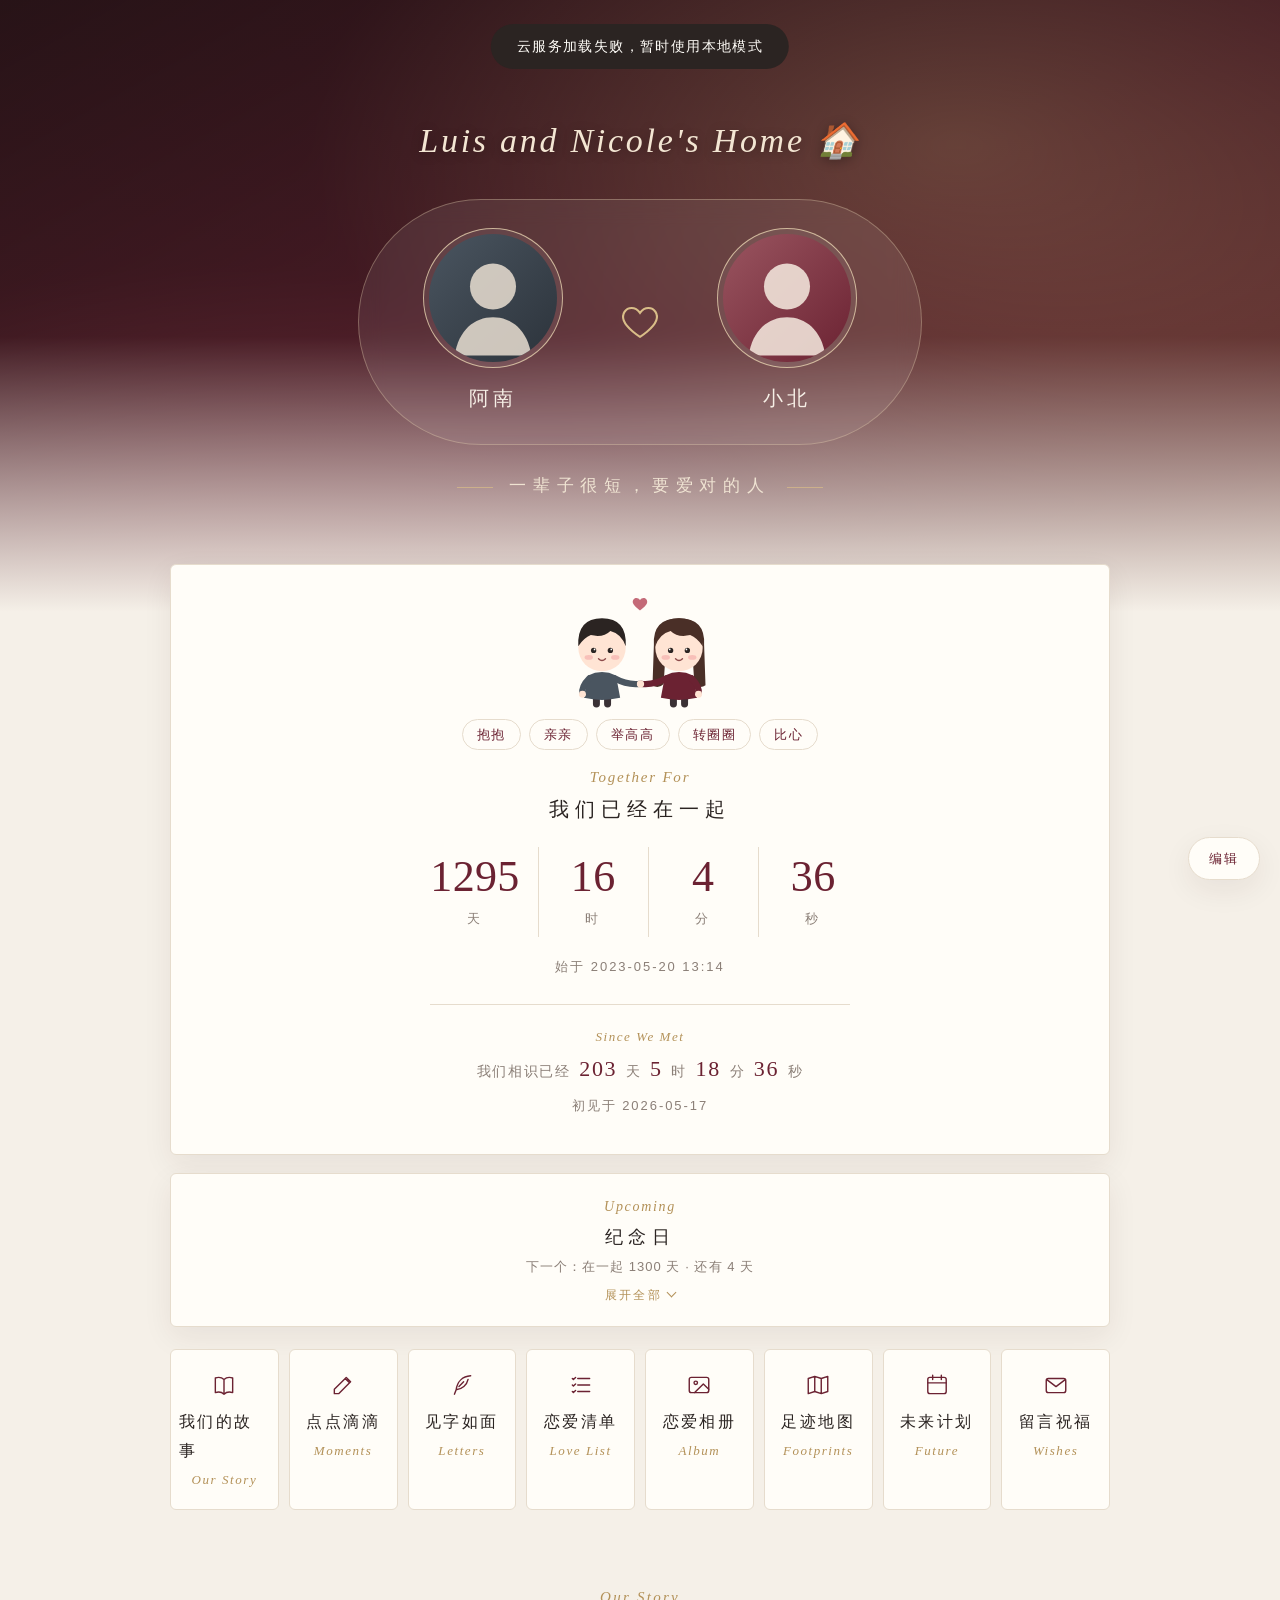
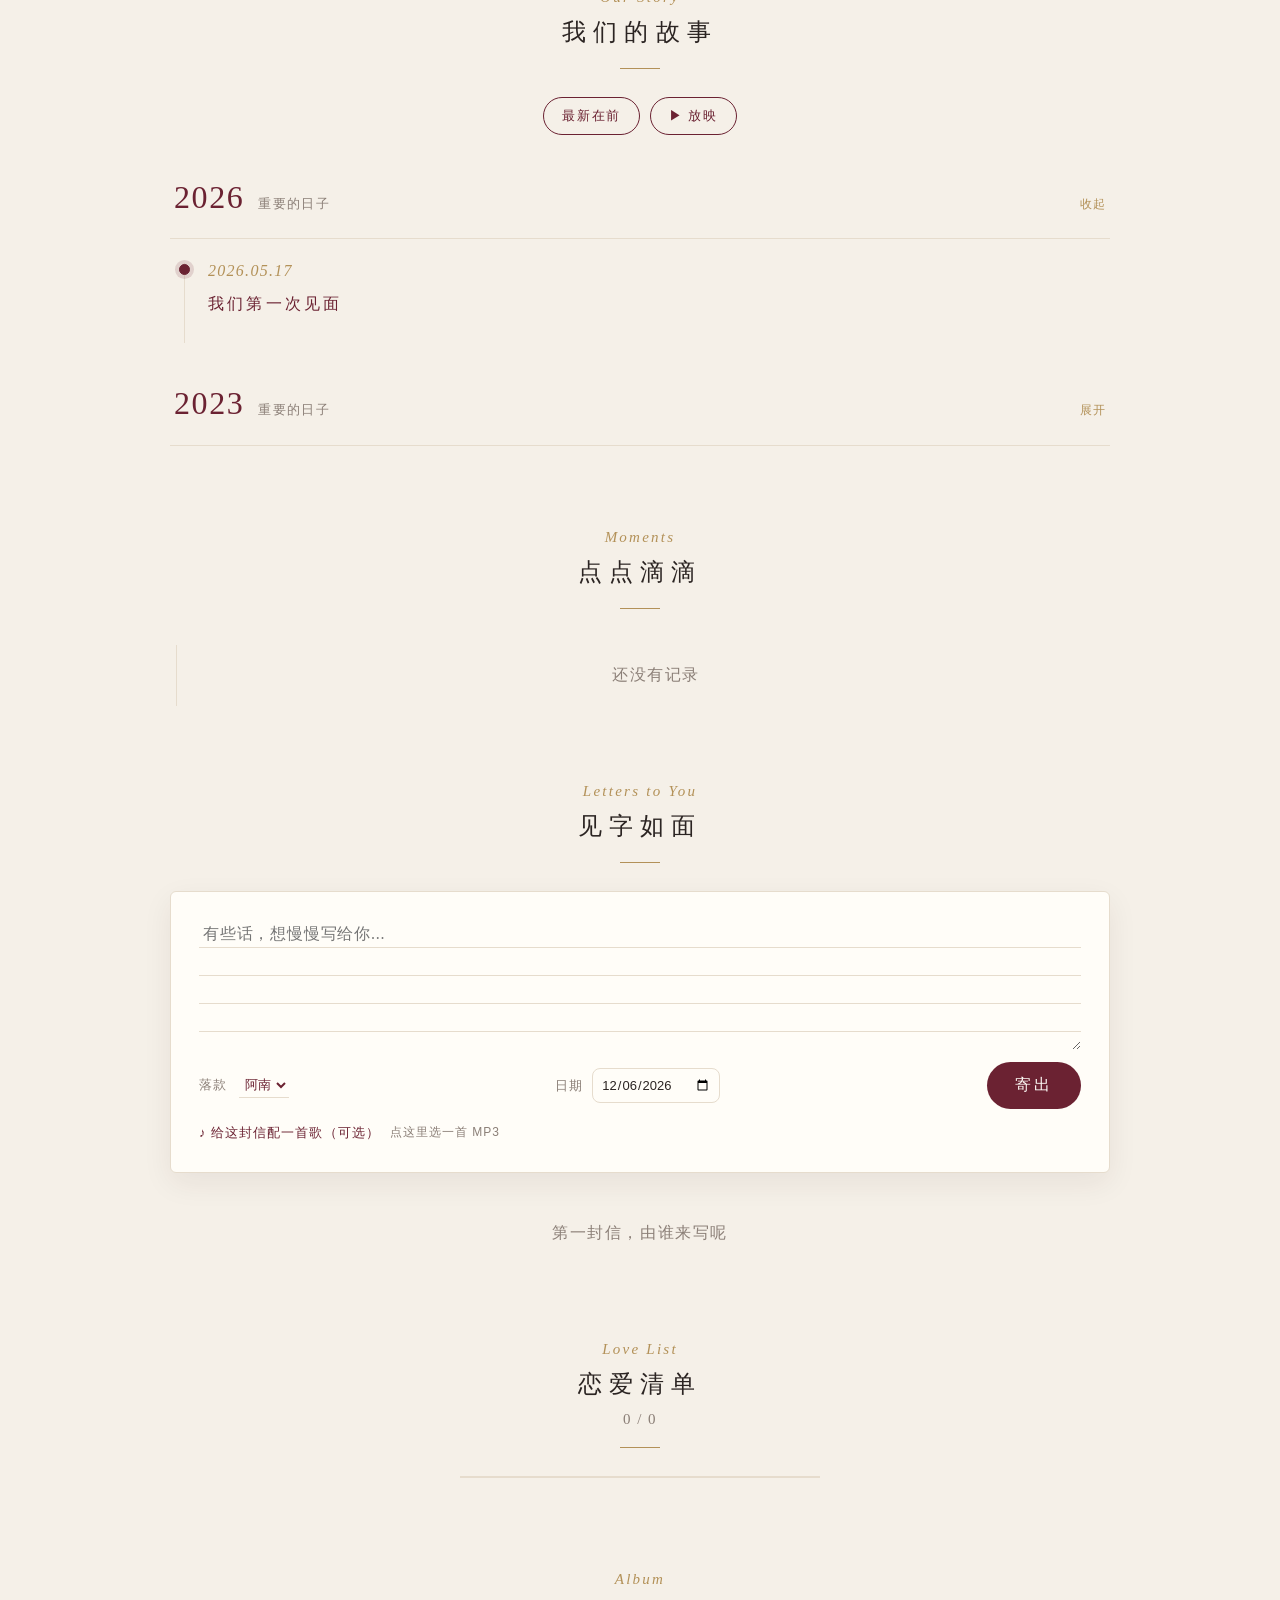
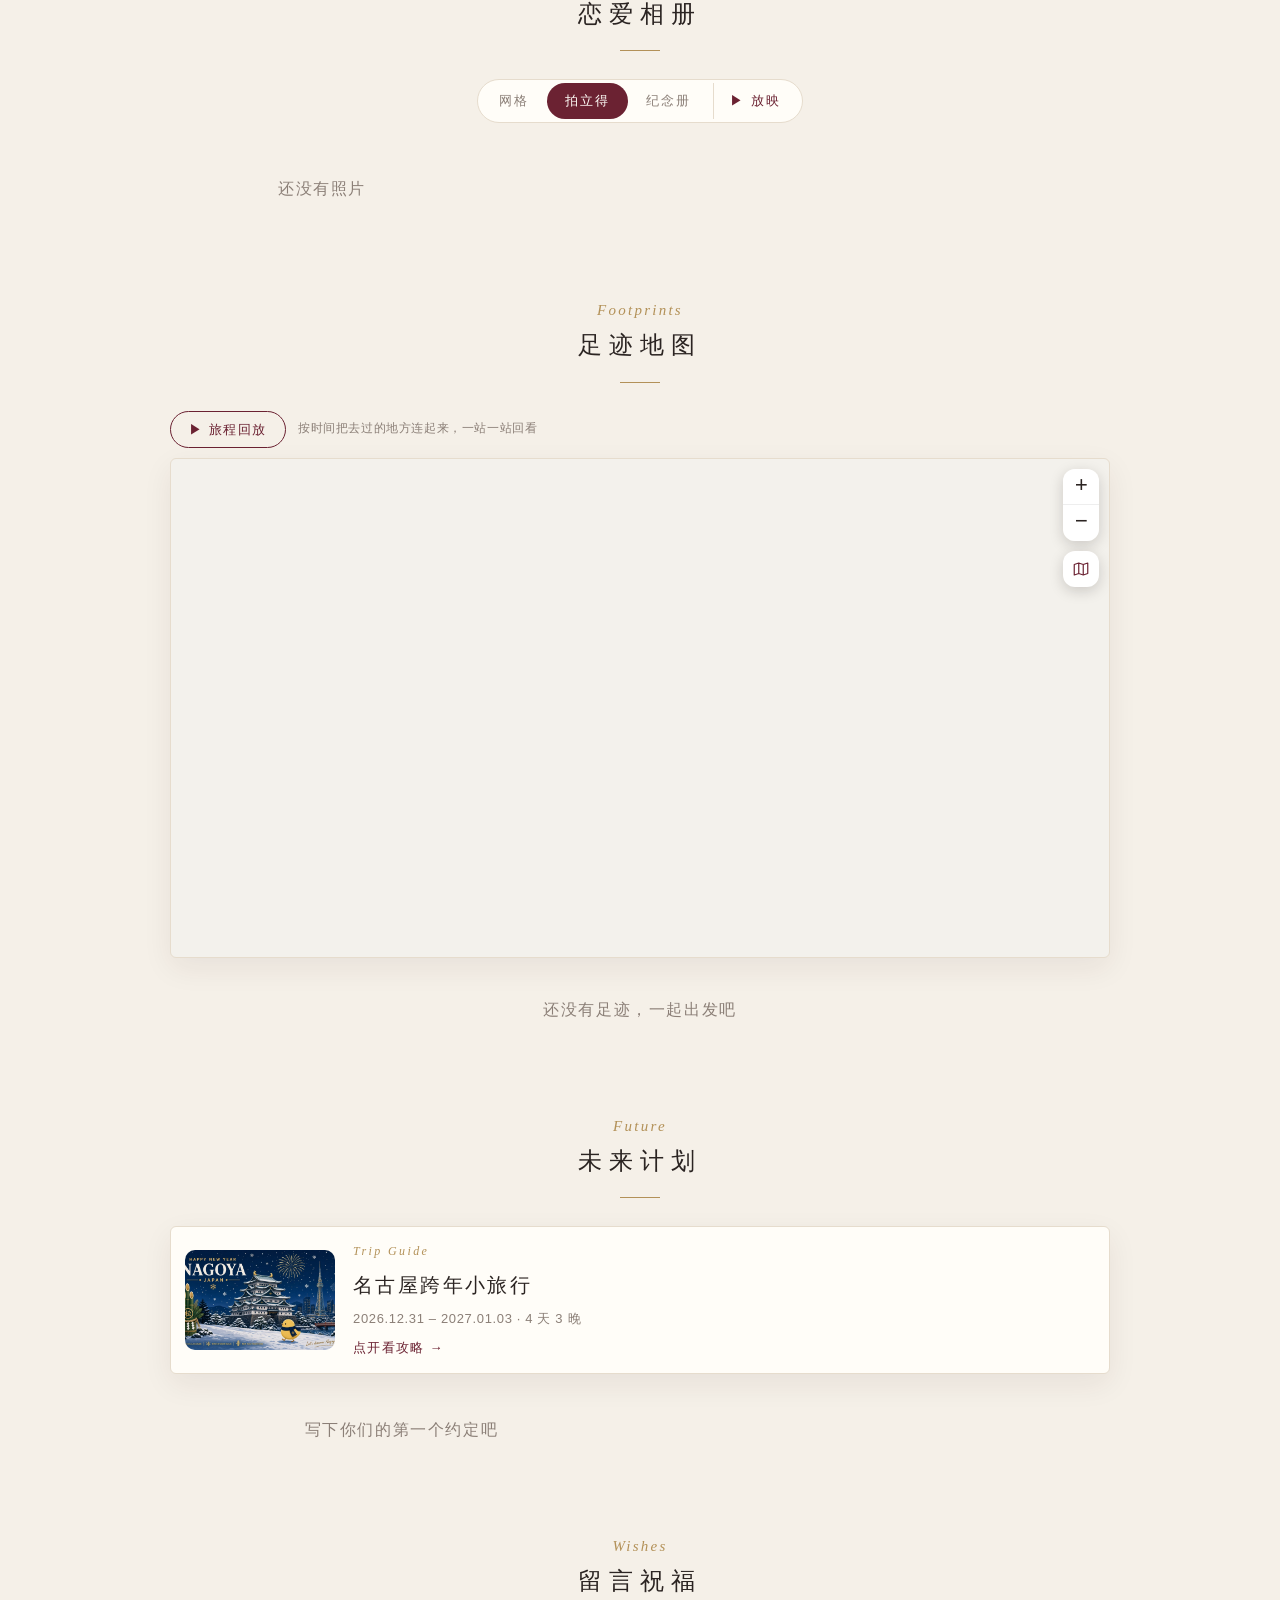
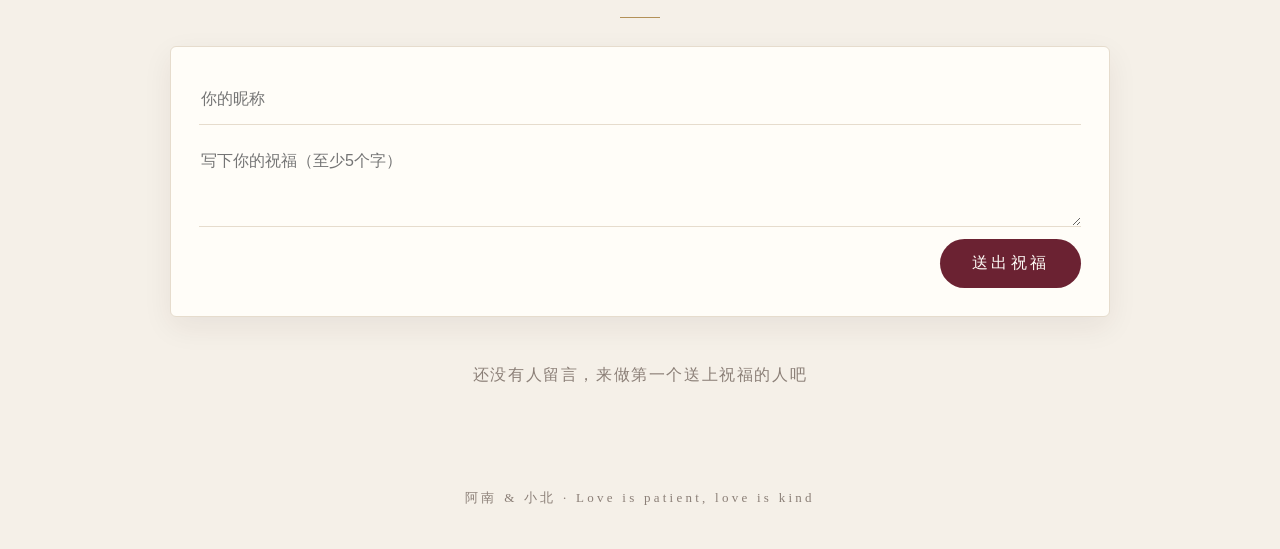
==== commit ef98ef45: "deploy 2026-11-27 12:01" ====
--- a/index.html
+++ b/index.html
@@ -196,6 +196,17 @@
         <textarea id="planNote" maxlength="300" placeholder="备注（可选）"></textarea>
         <button type="submit">添加计划</button>
       </form>
+      <div class="trips">
+        <a class="card trip-card" href="trips/nagoya/index.html">
+          <img src="trips/nagoya/img/cover.jpg?v=2" alt="名古屋跨年小旅行" loading="lazy" />
+          <span class="trip-info">
+            <small>Trip Guide</small>
+            <b>名古屋跨年小旅行</b>
+            <em>2026.12.31 – 2027.01.03 · 4 天 3 晚</em>
+            <i>点开看攻略 →</i>
+          </span>
+        </a>
+      </div>
       <div class="plans" id="planList"></div>
     </section>
 
@@ -231,6 +242,32 @@
         <button type="submit">登录</button>
       </div>
     </form>
+  </div>
+
+  <div class="modal" id="dateModal">
+    <div class="card modal-box">
+      <h3>这封信写于哪天</h3>
+      <label>日期<input type="date" id="noteDateInput" /></label>
+      <div class="modal-actions">
+        <button type="button" class="ghost" data-close>取消</button>
+        <button type="button" id="noteDateOk">确定</button>
+      </div>
+    </div>
+  </div>
+
+  <div class="modal" id="songModal">
+    <div class="card modal-box">
+      <h3>给这封信配一首歌</h3>
+      <label>网易云歌曲链接
+        <input id="songLink" placeholder="粘贴含 song?id=数字 的链接" autocomplete="off" />
+      </label>
+      <div class="modal-actions"><button type="button" id="songLinkOk">用这个链接</button></div>
+      <p class="form-note">没有链接？也可以直接上传一个 MP3 文件</p>
+      <div class="modal-actions">
+        <button type="button" class="ghost" id="songUpload">上传 MP3</button>
+        <button type="button" class="ghost" data-close>取消</button>
+      </div>
+    </div>
   </div>
 
   <div class="modal" id="pinModal">
--- a/style.css
+++ b/style.css
@@ -636,10 +636,43 @@
 .note.from-girl::before { background: var(--gold); }
 .note-to { font-family: var(--serif); color: var(--muted); letter-spacing: 0.1em; margin-bottom: 4px; }
 .note-text { font-family: var(--serif); line-height: 32px; letter-spacing: 0.06em; white-space: pre-wrap; word-break: break-word; text-indent: 2em; }
+.note-song-pick { display: flex; align-items: center; gap: 10px; flex-wrap: wrap; color: var(--wine); font-size: 13px; letter-spacing: 0.08em; cursor: pointer; }
+.note-form-row { flex-wrap: wrap; }
+.note-form-row input[type="date"] {
+  font: inherit; color: var(--ink); background: transparent; border: 1px solid var(--line); border-radius: 8px; padding: 4px 8px; margin-left: 4px;
+}
+.note-sign .date-edit { border: 0; background: none; color: var(--gold); font: inherit; font-size: 12px; letter-spacing: 0.08em; cursor: pointer; padding: 2px 0; opacity: .8; }
+.note-song-pick span { color: var(--muted); max-width: 100%; overflow: hidden; text-overflow: ellipsis; white-space: nowrap; font-size: 12px; }
+.note-song { display: flex; align-items: center; gap: 10px; margin-top: 14px; padding-top: 12px; border-top: 1px dashed var(--line); font-size: 13px; color: var(--muted); }
+.note-song span { flex: 1; min-width: 0; overflow: hidden; text-overflow: ellipsis; white-space: nowrap; font-family: var(--serif); letter-spacing: 0.08em; color: var(--ink); }
+.note-song .song-swap { border: 0; background: none; color: var(--gold); font: inherit; font-size: 12px; letter-spacing: 0.08em; cursor: pointer; padding: 4px 6px; }
+.note-song .song-play {
+  flex: none; width: 34px; height: 34px; border-radius: 50%; border: 1px solid var(--wine); background: transparent; cursor: pointer;
+  position: relative; transition: background .3s, box-shadow .3s;
+}
+.note-song .song-play::before {
+  content: ""; position: absolute; left: 13px; top: 9px; border-style: solid; border-width: 7px 0 7px 11px; border-color: transparent transparent transparent var(--wine);
+}
+.note-song .song-play.playing { background: var(--wine); box-shadow: 0 0 0 5px rgba(107, 34, 50, .15); animation: songPulse 2s ease-in-out infinite; }
+.note-song .song-play.playing::before { left: 11px; top: 10px; width: 4px; height: 14px; border: 0; background: #fff; box-shadow: 7px 0 0 #fff; }
+@keyframes songPulse { 50% { box-shadow: 0 0 0 9px rgba(107, 34, 50, .06); } }
+.note-song.netease { flex-direction: column; align-items: stretch; gap: 2px; }
+.note-song.netease iframe { border: 0; width: 100%; max-width: 360px; height: 86px; align-self: center; }
+.note-song.netease .song-swap { align-self: flex-end; }
+.note.song-on { box-shadow: 0 8px 30px rgba(107, 34, 50, .18); }
 .note-sign { text-align: right; font-family: var(--serif); color: var(--wine); margin-top: 10px; letter-spacing: 0.15em; }
 .note-sign time { display: block; font-family: var(--latin); font-style: italic; color: var(--gold); font-size: 13px; letter-spacing: 0.05em; }
 
 /* ---------- 未来计划 ---------- */
+.trips { margin-bottom: 18px; }
+.trip-card { display: flex; gap: 18px; align-items: center; padding: 14px; text-decoration: none; color: inherit; transition: transform .3s, box-shadow .3s; }
+.trip-card:hover { transform: translateY(-3px); box-shadow: 0 14px 34px rgba(107, 34, 50, .16); }
+.trip-card img { flex: none; width: 150px; height: 100px; object-fit: cover; border-radius: 10px; }
+.trip-info { display: flex; flex-direction: column; gap: 4px; min-width: 0; }
+.trip-info small { font-family: var(--latin); font-style: italic; letter-spacing: 0.2em; color: var(--gold); font-size: 12px; }
+.trip-info b { font-family: var(--serif); font-weight: 500; font-size: 20px; letter-spacing: 0.12em; }
+.trip-info em { font-style: normal; color: var(--muted); font-size: 13px; letter-spacing: 0.05em; }
+.trip-info i { font-style: normal; color: var(--wine); font-size: 13px; letter-spacing: 0.1em; margin-top: 2px; }
 .plans { display: grid; grid-template-columns: repeat(2, 1fr); gap: 14px; }
 .plan { position: relative; display: flex; flex-direction: column; gap: 6px; border-top: 2px solid var(--wine); }
 .plan h3 { font-family: var(--serif); font-weight: 500; font-size: 18px; letter-spacing: 0.1em; padding-right: 30px; }
@@ -781,6 +814,9 @@
   .nav-card { padding: 14px 2px 10px; font-size: 13px; letter-spacing: 0.02em; }
   .nav-card small { font-size: 11px; }
   .note { padding: 24px 20px; }
+  .trip-card { gap: 12px; padding: 10px; }
+  .trip-card img { width: 104px; height: 88px; }
+  .trip-info b { font-size: 17px; letter-spacing: 0.06em; }
   .show-text h2 { font-size: 24px; }
   .show-text h2 b { font-size: 44px; }
   .story-year > summary b { font-size: 28px; }
